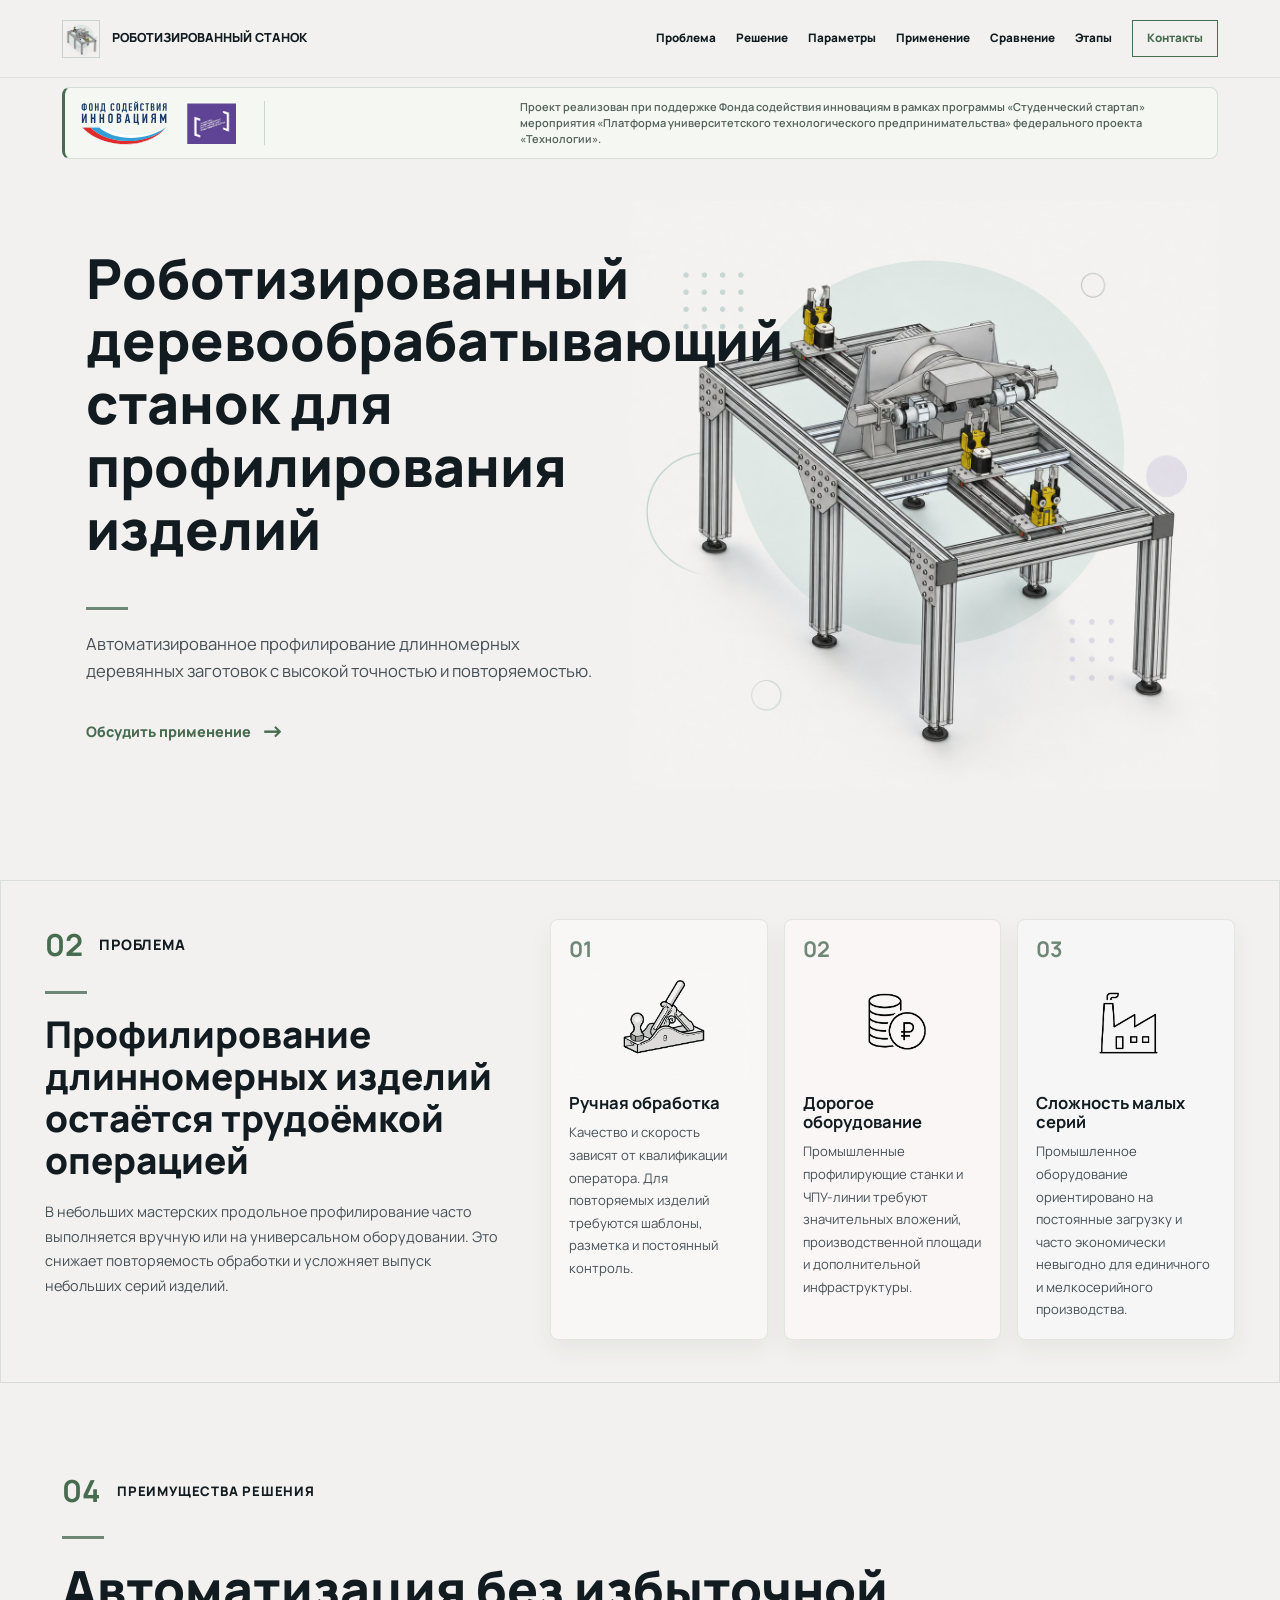
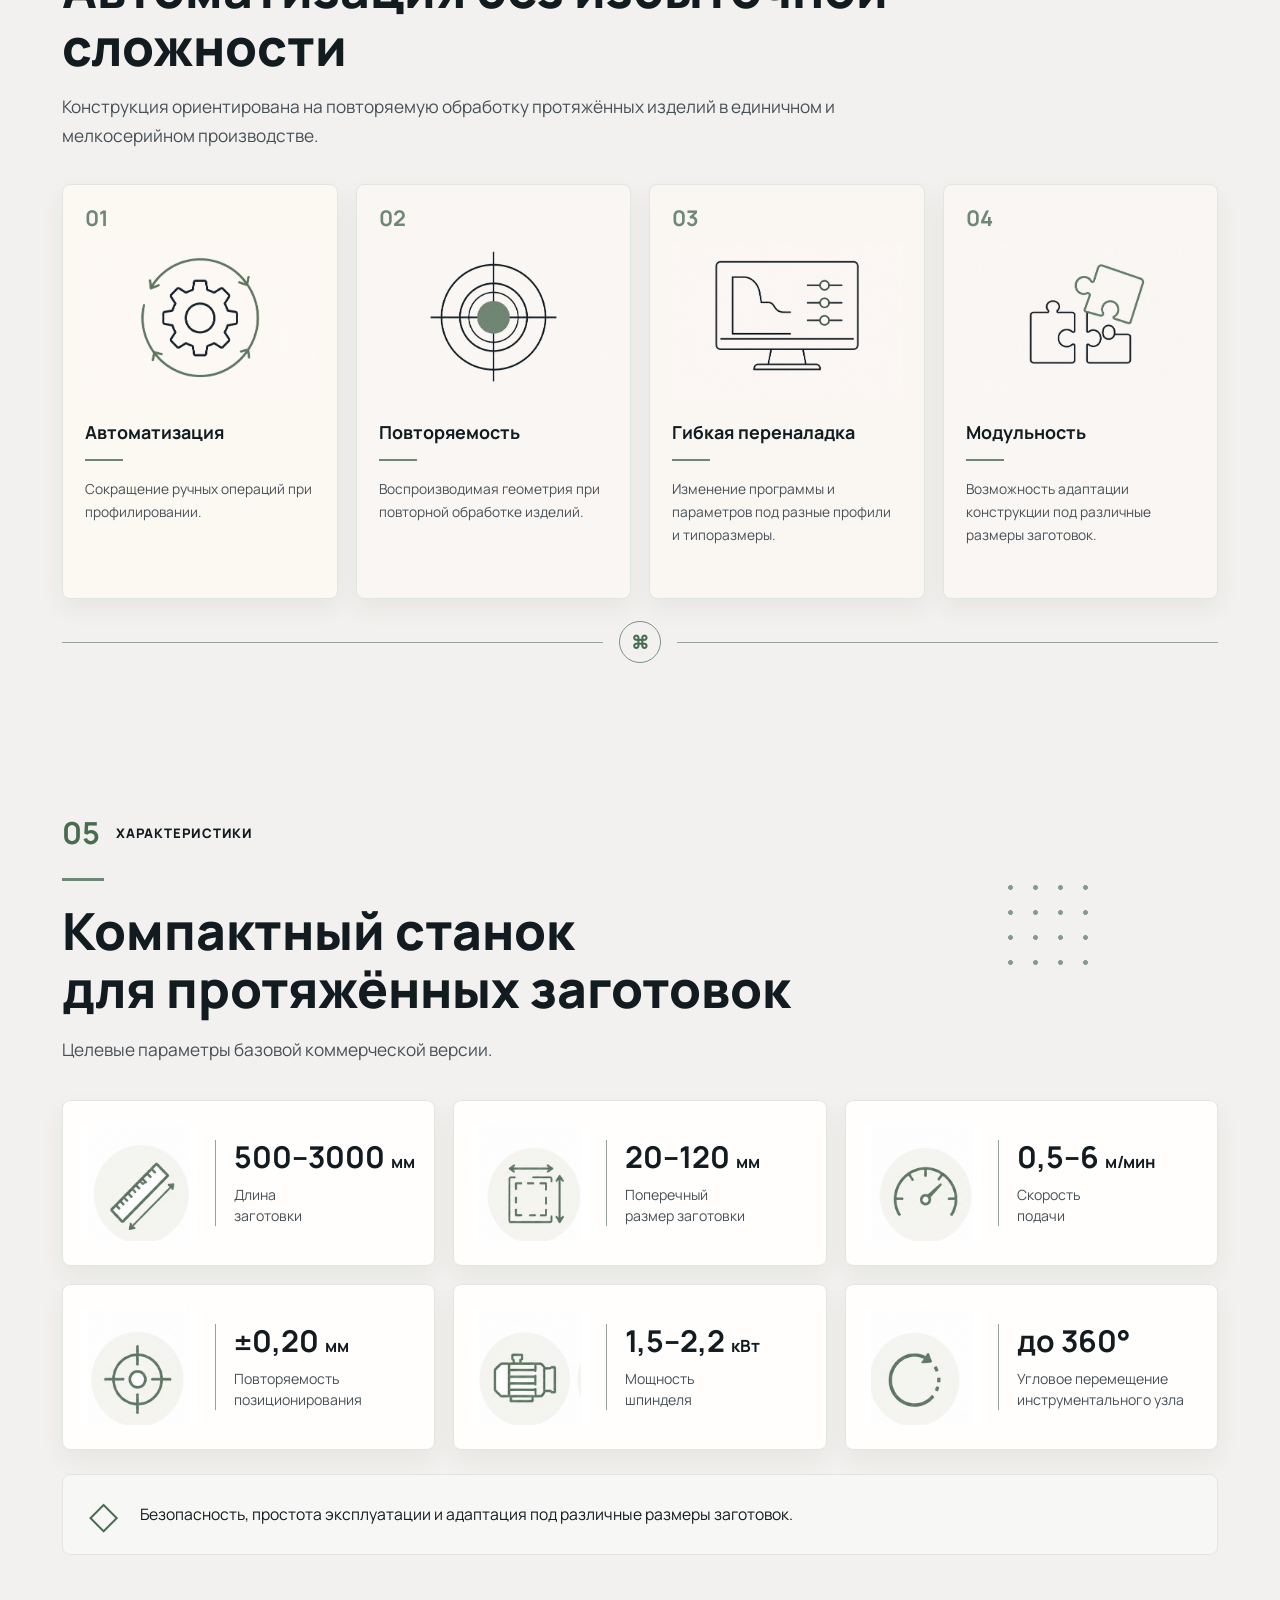
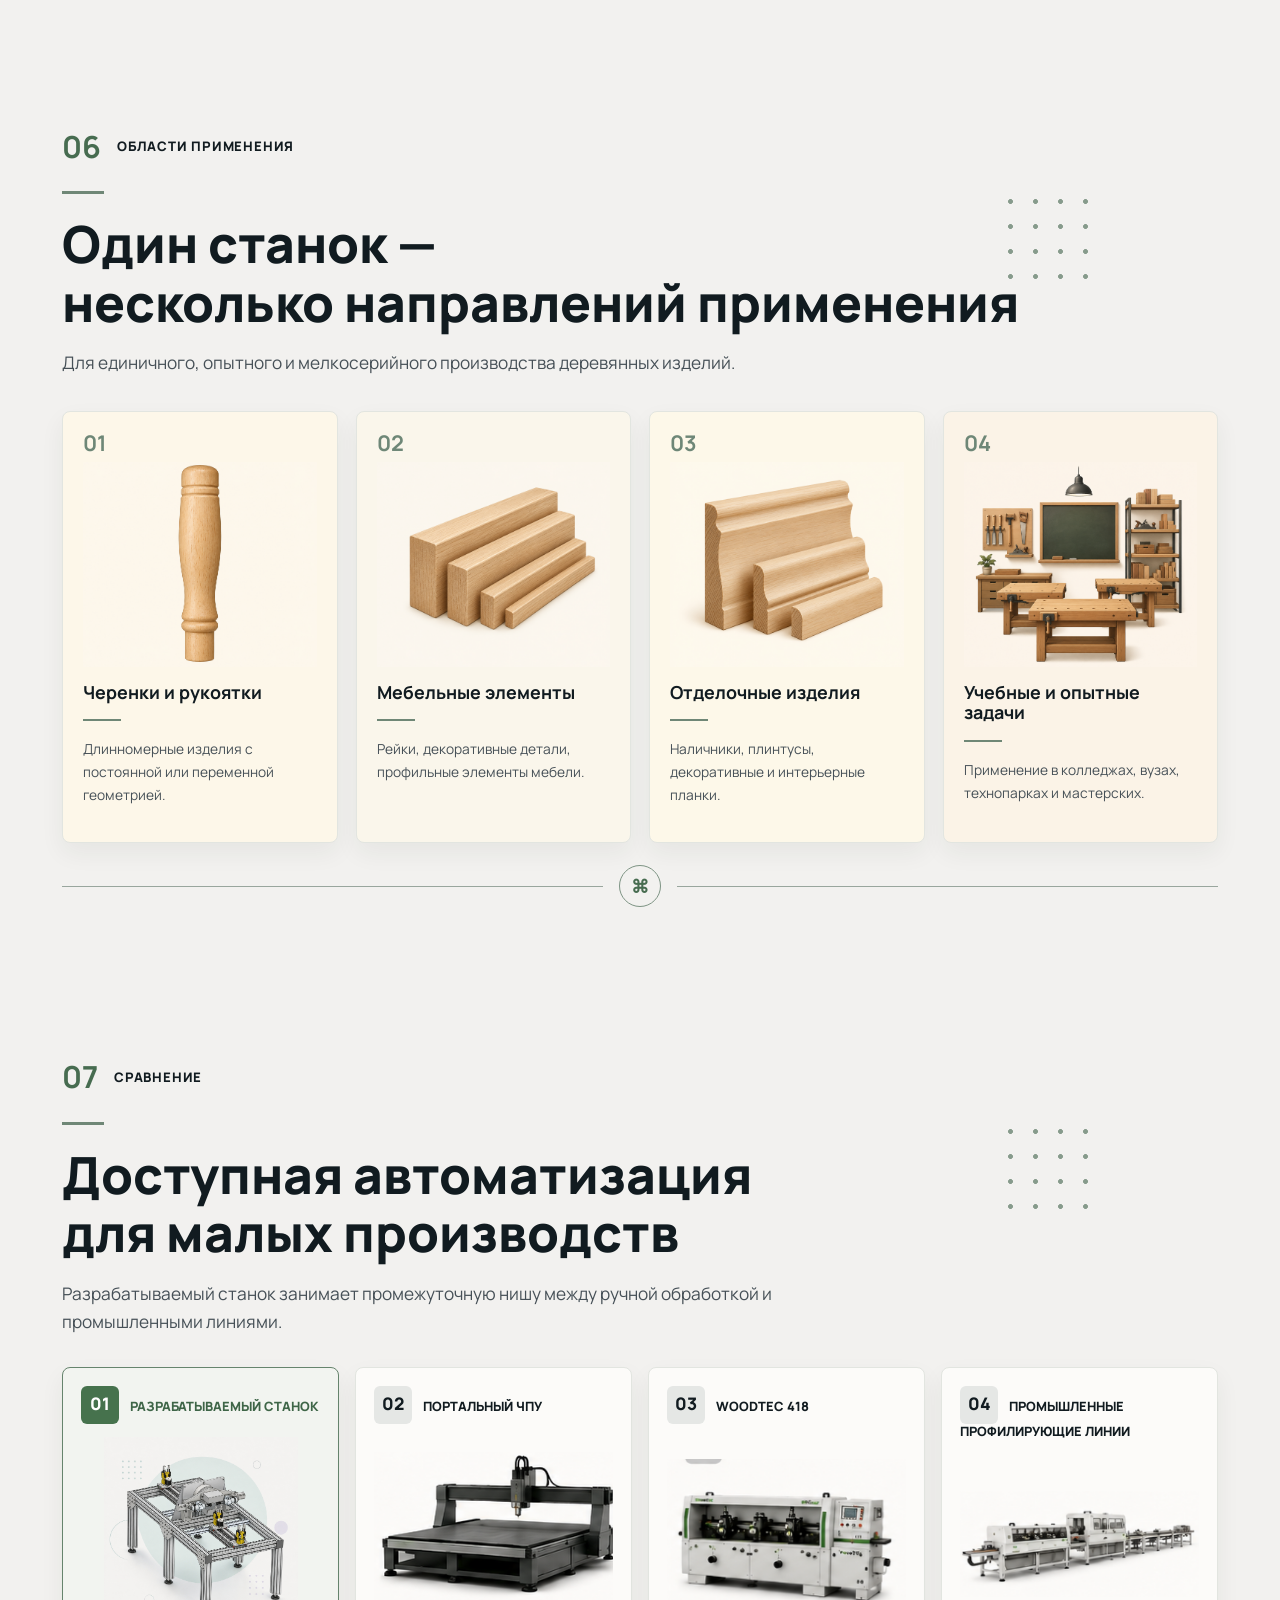
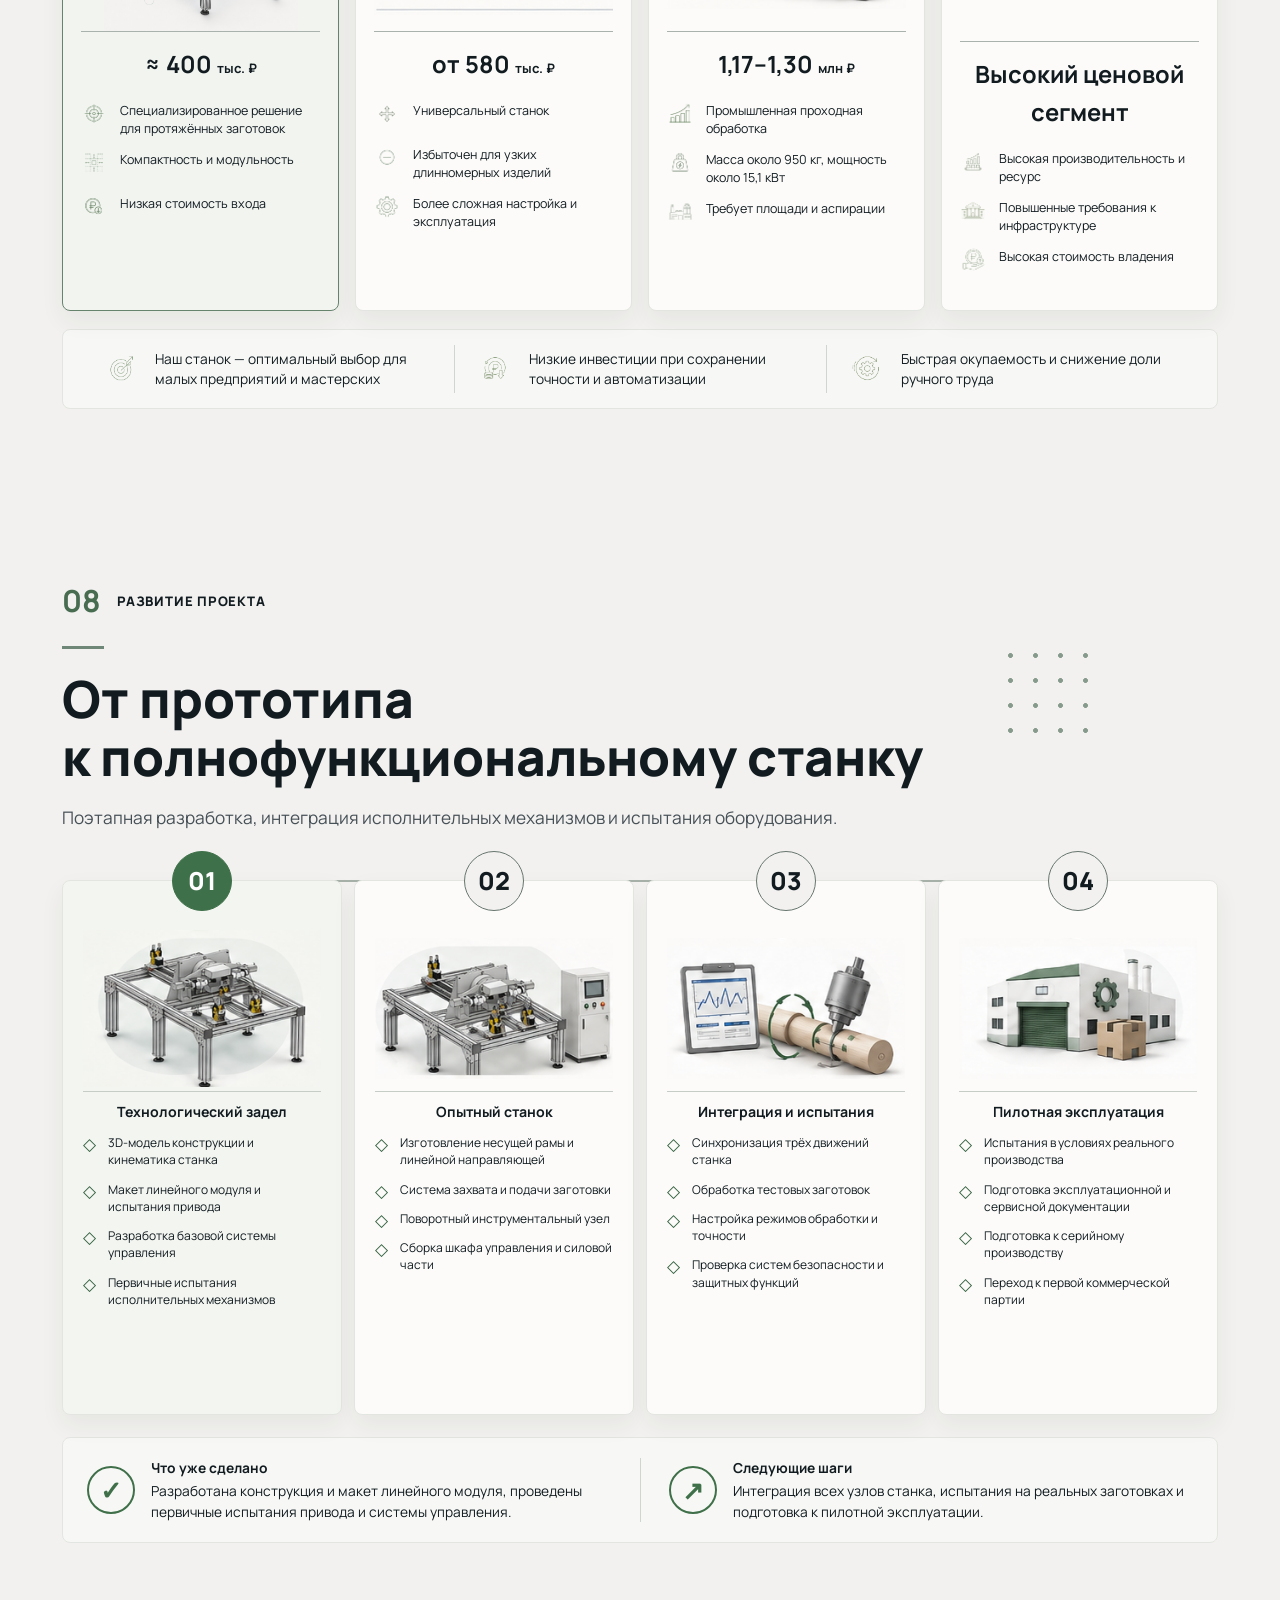
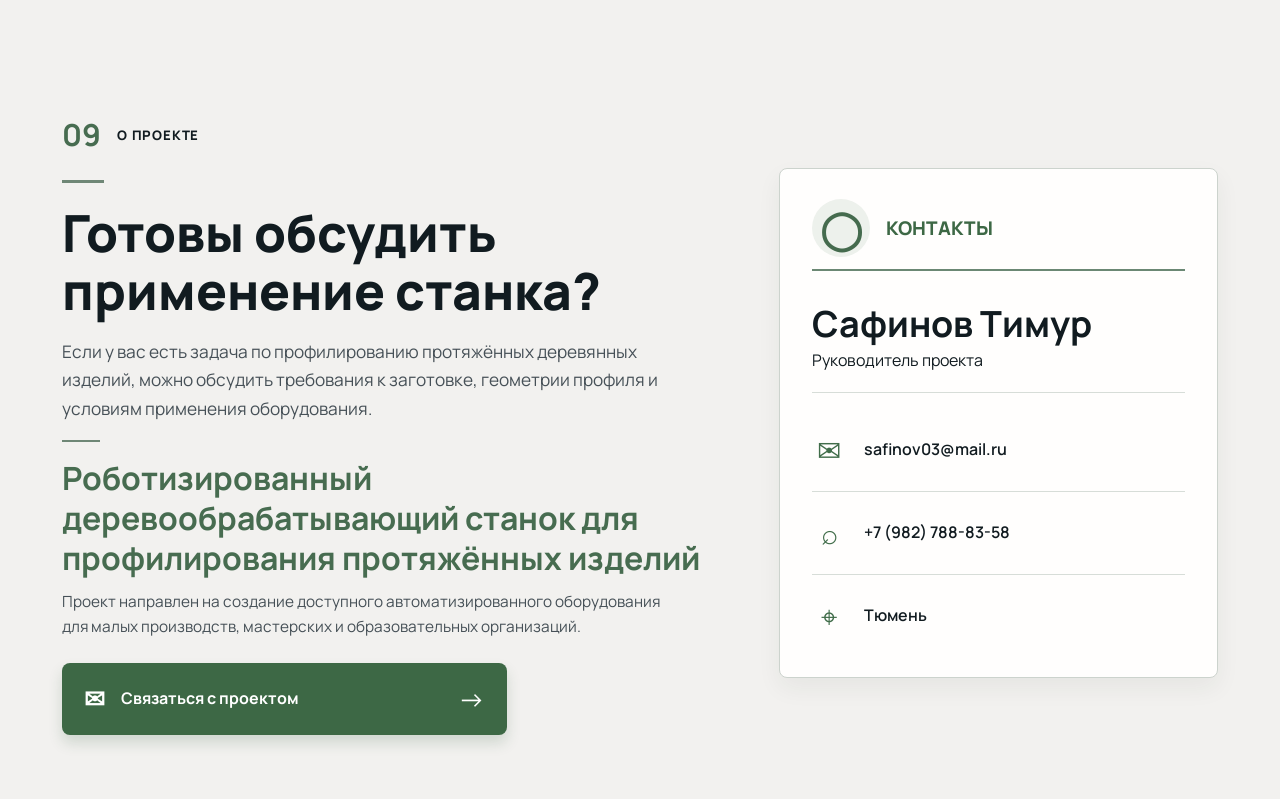
==== index.html @ 08cd2c46 "Create project landing page" ====
<!doctype html>
<html lang="ru">
  <head>
    <meta charset="UTF-8" />
    <meta name="viewport" content="width=device-width, initial-scale=1.0" />
    <meta
      name="description"
      content="Роботизированный деревообрабатывающий станок для профилирования протяженных изделий."
    />
    <title>Роботизированный деревообрабатывающий станок</title>
    <link rel="icon" type="image/png" href="assets/machine-hero-v01.png" />
    <link rel="preconnect" href="https://fonts.googleapis.com" />
    <link rel="preconnect" href="https://fonts.gstatic.com" crossorigin />
    <link
      href="https://fonts.googleapis.com/css2?family=Manrope:wght@400;500;600;700;800&display=swap"
      rel="stylesheet"
    />
    <link rel="stylesheet" href="styles.css" />
  </head>
  <body>
    <header class="site-header">
      <a class="brand" href="#top" aria-label="На главную">
        <span class="brand-mark"><img src="assets/machine-hero-v01.png" alt="" /></span>
        <span>Роботизированный станок</span>
      </a>
      <button class="menu-button" type="button" aria-expanded="false" aria-controls="site-nav">
        <span></span><span></span><span></span>
        <span class="sr-only">Открыть меню</span>
      </button>
      <nav class="site-nav" id="site-nav" aria-label="Основная навигация">
        <a href="#problem">Проблема</a>
        <a href="#advantages">Решение</a>
        <a href="#specifications">Параметры</a>
        <a href="#applications">Применение</a>
        <a href="#comparison">Сравнение</a>
        <a href="#development">Этапы</a>
        <a class="nav-contact" href="#contacts">Контакты</a>
      </nav>
    </header>

    <div class="funding-wrap" id="top">
      <div class="funding-strip">
        <div class="support-logos">
          <img class="fasie-logo" src="assets/fasie.svg" alt="Фонд содействия инновациям" />
          <img class="platform-logo" src="assets/platform-univertechpred.png" alt="Платформа университетского технологического предпринимательства" />
        </div>
        <p>
          Проект реализован при поддержке Фонда содействия инновациям в рамках программы
          «Студенческий стартап» мероприятия «Платформа университетского технологического
          предпринимательства» федерального проекта «Технологии».
        </p>
      </div>
    </div>

    <main>
      <section class="hero section">
        <div class="hero-copy">
          <p class="eyebrow"><span>01</span> ПРОЕКТ</p>
          <h1>Роботизированный деревообрабатывающий станок для профилирования изделий</h1>
          <div class="section-rule"></div>
          <p class="lead">
            Автоматизированное профилирование длинномерных деревянных заготовок с высокой
            точностью и повторяемостью.
          </p>
          <a class="text-link" href="#contacts">Обсудить применение <span aria-hidden="true">→</span></a>
        </div>
        <div class="hero-visual">
          <img
            class="hero-machine-image"
            src="assets/machine-hero-v01.png"
            alt="Роботизированный деревообрабатывающий станок"
          />
        </div>
      </section>

      <section class="problem section section-panel" id="problem">
        <div class="section-intro">
          <p class="eyebrow"><span>02</span> ПРОБЛЕМА</p>
          <div class="section-rule"></div>
          <h2>Профилирование длинномерных изделий остаётся трудоёмкой операцией</h2>
          <p>
            В небольших мастерских продольное профилирование часто выполняется вручную или на
            универсальном оборудовании. Это снижает повторяемость обработки и усложняет выпуск
            небольших серий изделий.
          </p>
        </div>
        <div class="problem-cards">
          <article class="problem-card">
            <span class="card-number">01</span>
            <img class="problem-card-image" src="assets/problem-manual-v01.png" alt="" />
            <h3>Ручная обработка</h3>
            <p>Качество и скорость зависят от квалификации оператора. Для повторяемых изделий требуются шаблоны, разметка и постоянный контроль.</p>
          </article>
          <article class="problem-card">
            <span class="card-number">02</span>
            <img class="problem-card-image" src="assets/problem-cost-v01.png" alt="" />
            <h3>Дорогое оборудование</h3>
            <p>Промышленные профилирующие станки и ЧПУ-линии требуют значительных вложений, производственной площади и дополнительной инфраструктуры.</p>
          </article>
          <article class="problem-card">
            <span class="card-number">03</span>
            <img class="problem-card-image" src="assets/problem-production-v01.png" alt="" />
            <h3>Сложность малых серий</h3>
            <p>Промышленное оборудование ориентировано на постоянные загрузку и часто экономически невыгодно для единичного и мелкосерийного производства.</p>
          </article>
        </div>
      </section>

      <section class="section" id="advantages">
        <div class="section-heading">
          <p class="eyebrow"><span>04</span> ПРЕИМУЩЕСТВА РЕШЕНИЯ</p>
          <div class="section-rule"></div>
          <h2>Автоматизация без избыточной сложности</h2>
          <p class="lead">Конструкция ориентирована на повторяемую обработку протяжённых изделий в единичном и мелкосерийном производстве.</p>
        </div>
        <div class="feature-grid">
          <article class="feature-card">
            <span class="card-number">01</span>
            <img class="feature-card-image" src="assets/benefit-automation-v01.png" alt="" />
            <h3>Автоматизация</h3>
            <div class="mini-rule"></div>
            <p>Сокращение ручных операций при профилировании.</p>
          </article>
          <article class="feature-card">
            <span class="card-number">02</span>
            <img class="feature-card-image" src="assets/benefit-repeatability-v01.png" alt="" />
            <h3>Повторяемость</h3>
            <div class="mini-rule"></div>
            <p>Воспроизводимая геометрия при повторной обработке изделий.</p>
          </article>
          <article class="feature-card">
            <span class="card-number">03</span>
            <img class="feature-card-image" src="assets/benefit-settings-v01.png" alt="" />
            <h3>Гибкая переналадка</h3>
            <div class="mini-rule"></div>
            <p>Изменение программы и параметров под разные профили и типоразмеры.</p>
          </article>
          <article class="feature-card">
            <span class="card-number">04</span>
            <img class="feature-card-image" src="assets/benefit-modularity-v01.png" alt="" />
            <h3>Модульность</h3>
            <div class="mini-rule"></div>
            <p>Возможность адаптации конструкции под различные размеры заготовок.</p>
          </article>
        </div>
        <div class="ornament-divider" aria-hidden="true"><span></span><b>⌘</b><span></span></div>
      </section>

      <section class="section specifications" id="specifications">
        <div class="section-heading heading-with-dots">
          <p class="eyebrow"><span>05</span> ХАРАКТЕРИСТИКИ</p>
          <div class="section-rule"></div>
          <h2>Компактный станок<br />для протяжённых заготовок</h2>
          <p class="lead">Целевые параметры базовой коммерческой версии.</p>
          <div class="dot-grid" aria-hidden="true"></div>
        </div>
        <div class="spec-grid">
          <article class="spec-card">
            <img class="spec-card-image" src="assets/spec-length-v01.png" alt="" />
            <div><b>500–3000 <small>мм</small></b><p>Длина<br />заготовки</p></div>
          </article>
          <article class="spec-card">
            <img class="spec-card-image" src="assets/spec-cross-section-v01.png" alt="" />
            <div><b>20–120 <small>мм</small></b><p>Поперечный<br />размер заготовки</p></div>
          </article>
          <article class="spec-card">
            <img class="spec-card-image" src="assets/spec-feed-rate-v01.png" alt="" />
            <div><b>0,5–6 <small>м/мин</small></b><p>Скорость<br />подачи</p></div>
          </article>
          <article class="spec-card">
            <img class="spec-card-image" src="assets/spec-repeatability-v01.png" alt="" />
            <div><b>±0,20 <small>мм</small></b><p>Повторяемость<br />позиционирования</p></div>
          </article>
          <article class="spec-card">
            <img class="spec-card-image" src="assets/spec-spindle-power-v01.png" alt="" />
            <div><b>1,5–2,2 <small>кВт</small></b><p>Мощность<br />шпинделя</p></div>
          </article>
          <article class="spec-card">
            <img class="spec-card-image" src="assets/spec-tool-rotation-v01.png" alt="" />
            <div><b>до 360°</b><p>Угловое перемещение<br />инструментального узла</p></div>
          </article>
        </div>
        <p class="safety-note"><span class="shield-icon" aria-hidden="true">◇</span> Безопасность, простота эксплуатации и адаптация под различные размеры заготовок.</p>
      </section>

      <section class="section applications" id="applications">
        <div class="section-heading heading-with-dots">
          <p class="eyebrow"><span>06</span> ОБЛАСТИ ПРИМЕНЕНИЯ</p>
          <div class="section-rule"></div>
          <h2>Один станок —<br />несколько направлений применения</h2>
          <p class="lead">Для единичного, опытного и мелкосерийного производства деревянных изделий.</p>
          <div class="dot-grid" aria-hidden="true"></div>
        </div>
        <div class="application-grid">
          <article class="application-card">
            <span class="card-number">01</span>
            <img class="application-card-image" src="assets/application-handles-v01.png" alt="Деревянные черенки и рукоятки" />
            <h3>Черенки и рукоятки</h3><div class="mini-rule"></div>
            <p>Длинномерные изделия с постоянной или переменной геометрией.</p>
          </article>
          <article class="application-card">
            <span class="card-number">02</span>
            <img class="application-card-image" src="assets/application-furniture-v01.png" alt="Мебельные элементы из древесины" />
            <h3>Мебельные элементы</h3><div class="mini-rule"></div>
            <p>Рейки, декоративные детали, профильные элементы мебели.</p>
          </article>
          <article class="application-card">
            <span class="card-number">03</span>
            <img class="application-card-image" src="assets/application-mouldings-v01.png" alt="Отделочные изделия из древесины" />
            <h3>Отделочные изделия</h3><div class="mini-rule"></div>
            <p>Наличники, плинтусы, декоративные и интерьерные планки.</p>
          </article>
          <article class="application-card">
            <span class="card-number">04</span>
            <img class="application-card-image" src="assets/application-workshop-v01.png" alt="Учебная мастерская" />
            <h3>Учебные и опытные задачи</h3><div class="mini-rule"></div>
            <p>Применение в колледжах, вузах, технопарках и мастерских.</p>
          </article>
        </div>
        <div class="ornament-divider" aria-hidden="true"><span></span><b>⌘</b><span></span></div>
      </section>

      <section class="section comparison" id="comparison">
        <div class="section-heading heading-with-dots">
          <p class="eyebrow"><span>07</span> СРАВНЕНИЕ</p>
          <div class="section-rule"></div>
          <h2>Доступная автоматизация<br />для малых производств</h2>
          <p class="lead">Разрабатываемый станок занимает промежуточную нишу между ручной обработкой и промышленными линиями.</p>
          <div class="dot-grid" aria-hidden="true"></div>
        </div>
        <div class="comparison-grid">
          <article class="comparison-card featured">
            <p><span class="comparison-number">01</span> РАЗРАБАТЫВАЕМЫЙ СТАНОК</p>
            <img class="comparison-image" src="assets/machine-hero-v01.png" alt="Разрабатываемый роботизированный деревообрабатывающий станок" />
            <strong>≈ 400 <small>тыс. ₽</small></strong>
            <ul>
              <li><img class="comparison-list-icon" src="assets/comparison-icon-specialized-v01.png" alt="" />Специализированное решение для протяжённых заготовок</li>
              <li><img class="comparison-list-icon" src="assets/comparison-icon-compact-v01.png" alt="" />Компактность и модульность</li>
              <li><img class="comparison-list-icon" src="assets/comparison-icon-low-cost-v01.png" alt="" />Низкая стоимость входа</li>
            </ul>
          </article>
          <article class="comparison-card">
            <p><span class="comparison-number">02</span> ПОРТАЛЬНЫЙ ЧПУ</p>
            <img class="comparison-image" src="assets/comparison-portal-cnc-v01.png" alt="Портальный ЧПУ-станок" />
            <strong>от 580 <small>тыс. ₽</small></strong>
            <ul>
              <li><img class="comparison-list-icon" src="assets/comparison-icon-universal-v01.png" alt="" />Универсальный станок</li>
              <li><img class="comparison-list-icon" src="assets/comparison-icon-excessive-v01.png" alt="" />Избыточен для узких длинномерных изделий</li>
              <li><img class="comparison-list-icon" src="assets/comparison-icon-settings-v01.png" alt="" />Более сложная настройка и эксплуатация</li>
            </ul>
          </article>
          <article class="comparison-card">
            <p><span class="comparison-number">03</span> WOODTEC 418</p>
            <img class="comparison-image" src="assets/comparison-woodtec-418-v01.png" alt="Станок WOODTEC 418" />
            <strong>1,17–1,30 <small>млн ₽</small></strong>
            <ul>
              <li><img class="comparison-list-icon" src="assets/comparison-icon-productivity-v01.png" alt="" />Промышленная проходная обработка</li>
              <li><img class="comparison-list-icon" src="assets/comparison-icon-power-v01.png" alt="" />Масса около 950 кг, мощность около 15,1 кВт</li>
              <li><img class="comparison-list-icon" src="assets/comparison-icon-infrastructure-v01.png" alt="" />Требует площади и аспирации</li>
            </ul>
          </article>
          <article class="comparison-card">
            <p><span class="comparison-number">04</span> ПРОМЫШЛЕННЫЕ ПРОФИЛИРУЮЩИЕ ЛИНИИ</p>
            <img class="comparison-image" src="assets/comparison-industrial-line-v01.png" alt="Промышленная профилирующая линия" />
            <strong>Высокий ценовой сегмент</strong>
            <ul>
              <li><img class="comparison-list-icon" src="assets/comparison-icon-production-v01.png" alt="" />Высокая производительность и ресурс</li>
              <li><img class="comparison-list-icon" src="assets/comparison-icon-facility-v01.png" alt="" />Повышенные требования к инфраструктуре</li>
              <li><img class="comparison-list-icon" src="assets/comparison-icon-ownership-v01.png" alt="" />Высокая стоимость владения</li>
            </ul>
          </article>
        </div>
        <div class="comparison-summary">
          <p><img class="comparison-summary-icon" src="assets/comparison-icon-summary-fit-v01.png" alt="" />Наш станок — оптимальный выбор для малых предприятий и мастерских</p>
          <p><img class="comparison-summary-icon" src="assets/comparison-icon-summary-investment-v01.png" alt="" />Низкие инвестиции при сохранении точности и автоматизации</p>
          <p><img class="comparison-summary-icon" src="assets/comparison-icon-summary-payback-v01.png" alt="" />Быстрая окупаемость и снижение доли ручного труда</p>
        </div>
      </section>

      <section class="section development" id="development">
        <div class="section-heading heading-with-dots">
          <p class="eyebrow"><span>08</span> РАЗВИТИЕ ПРОЕКТА</p>
          <div class="section-rule"></div>
          <h2>От прототипа<br />к полнофункциональному станку</h2>
          <p class="lead">Поэтапная разработка, интеграция исполнительных механизмов и испытания оборудования.</p>
          <div class="dot-grid" aria-hidden="true"></div>
        </div>
        <div class="timeline">
          <article class="timeline-card completed">
            <span class="timeline-number">01</span>
            <img class="timeline-image" src="assets/timeline-foundation-v01.png" alt="Технологический задел проекта" />
            <h3>Технологический задел</h3>
            <ul><li>3D-модель конструкции и кинематика станка</li><li>Макет линейного модуля и испытания привода</li><li>Разработка базовой системы управления</li><li>Первичные испытания исполнительных механизмов</li></ul>
          </article>
          <article class="timeline-card">
            <span class="timeline-number">02</span>
            <img class="timeline-image" src="assets/timeline-prototype-v01.png" alt="Опытный станок с шкафом управления" />
            <h3>Опытный станок</h3>
            <ul><li>Изготовление несущей рамы и линейной направляющей</li><li>Система захвата и подачи заготовки</li><li>Поворотный инструментальный узел</li><li>Сборка шкафа управления и силовой части</li></ul>
          </article>
          <article class="timeline-card">
            <span class="timeline-number">03</span>
            <img class="timeline-image" src="assets/timeline-integration-v01.png" alt="Интеграция и испытания станка" />
            <h3>Интеграция и испытания</h3>
            <ul><li>Синхронизация трёх движений станка</li><li>Обработка тестовых заготовок</li><li>Настройка режимов обработки и точности</li><li>Проверка систем безопасности и защитных функций</li></ul>
          </article>
          <article class="timeline-card">
            <span class="timeline-number">04</span>
            <img class="timeline-image" src="assets/timeline-pilot-v01.png" alt="Пилотная эксплуатация на производстве" />
            <h3>Пилотная эксплуатация</h3>
            <ul><li>Испытания в условиях реального производства</li><li>Подготовка эксплуатационной и сервисной документации</li><li>Подготовка к серийному производству</li><li>Переход к первой коммерческой партии</li></ul>
          </article>
        </div>
        <div class="development-note">
          <p><b>✓</b><span><strong>Что уже сделано</strong>Разработана конструкция и макет линейного модуля, проведены первичные испытания привода и системы управления.</span></p>
          <p><b>↗</b><span><strong>Следующие шаги</strong>Интеграция всех узлов станка, испытания на реальных заготовках и подготовка к пилотной эксплуатации.</span></p>
        </div>
      </section>

      <section class="section contacts" id="contacts">
        <div class="contact-copy">
          <p class="eyebrow"><span>09</span> О ПРОЕКТЕ</p>
          <div class="section-rule"></div>
          <h2>Готовы обсудить<br />применение станка?</h2>
          <p class="lead">Если у вас есть задача по профилированию протяжённых деревянных изделий, можно обсудить требования к заготовке, геометрии профиля и условиям применения оборудования.</p>
          <div class="mini-rule"></div>
          <h3>Роботизированный деревообрабатывающий станок для профилирования протяжённых изделий</h3>
          <p>Проект направлен на создание доступного автоматизированного оборудования для малых производств, мастерских и образовательных организаций.</p>
          <a class="contact-button" href="mailto:safinov03@mail.ru"><span aria-hidden="true">✉</span> Связаться с проектом <b aria-hidden="true">→</b></a>
        </div>
        <aside class="contact-card">
          <p class="contact-label"><span aria-hidden="true">◯</span> КОНТАКТЫ</p>
          <h3>Сафинов Тимур</h3>
          <p class="role">Руководитель проекта</p>
          <dl>
            <div><dt>✉</dt><dd><a href="mailto:safinov03@mail.ru">safinov03@mail.ru</a></dd></div>
            <div><dt>⌕</dt><dd><a href="tel:+79827888358">+7 (982) 788-83-58</a></dd></div>
            <div><dt>⌖</dt><dd>Тюмень</dd></div>
          </dl>
        </aside>
      </section>
    </main>

    <script src="script.js"></script>
  </body>
</html>
---- styles.css ----
:root {
  --ink: #111b20;
  --muted: #465057;
  --green: #476c50;
  --line: #d9ded9;
  --paper: #f2f1ef;
  --card: #fffefd;
  --shadow: 0 10px 24px rgba(31, 45, 36, 0.06);
}

* { box-sizing: border-box; }
html { scroll-behavior: smooth; }
body {
  margin: 0;
  background: var(--paper);
  color: var(--ink);
  font-family: Manrope, Arial, sans-serif;
  font-size: 16px;
  line-height: 1.6;
}

a { color: inherit; text-decoration: none; }
h1, h2, h3, p { margin-top: 0; }
h1, h2, h3 { letter-spacing: 0; line-height: 1.14; }
h1, h2 { font-weight: 800; }
h1 { max-width: 760px; font-size: 3.45rem; }
h2 { margin-bottom: 18px; font-size: 3.2rem; }
h3 { margin-bottom: 12px; font-size: 1.2rem; }
p { color: var(--muted); }
.sr-only { position: absolute; width: 1px; height: 1px; padding: 0; margin: -1px; overflow: hidden; clip: rect(0, 0, 0, 0); white-space: nowrap; border: 0; }
.section[id], .funding-wrap { scroll-margin-top: 98px; }

.site-header {
  position: sticky;
  top: 0;
  z-index: 20;
  display: flex;
  align-items: center;
  justify-content: space-between;
  width: min(1440px, 100%);
  height: 78px;
  margin: 0 auto;
  padding: 0 62px;
  border-bottom: 1px solid rgba(217, 222, 217, 0.85);
  background: rgba(242, 241, 239, 0.96);
  backdrop-filter: blur(12px);
}

.brand { display: inline-flex; align-items: center; gap: 12px; font-size: 0.78rem; font-weight: 800; line-height: 1.2; text-transform: uppercase; }
.brand-mark { display: grid; width: 38px; height: 38px; overflow: hidden; place-items: center; border: 1px solid #c9d4cb; background: #e9eeea; }
.brand-mark img { display: block; width: 100%; height: 100%; object-fit: cover; object-position: center; }
.site-nav { display: flex; align-items: center; gap: 20px; font-size: 0.73rem; font-weight: 800; }
.site-nav a { transition: color 0.18s ease, border-color 0.18s ease; }
.site-nav a:hover, .site-nav a:focus-visible { color: var(--green); }
.site-nav .nav-contact { padding: 8px 14px; border: 1px solid var(--green); color: var(--green); }
.menu-button { display: none; border: 0; background: transparent; padding: 8px; }
.menu-button span:not(.sr-only) { display: block; width: 25px; height: 2px; margin: 5px; background: var(--ink); }

.funding-wrap { width: min(1440px, 100%); margin: 9px auto 0; padding: 0 62px; }
.funding-strip { display: grid; grid-template-columns: auto minmax(0, 680px); align-items: center; justify-content: space-between; gap: 24px; padding: 11px 17px 11px 14px; border: 1px solid #d3dfd4; border-left: 3px solid var(--green); border-radius: 8px; background: #f4f7f2; }
.support-logos { display: flex; align-items: center; gap: 12px; padding-right: 22px; border-right: 1px solid #cad7cc; }
.fasie-logo { display: block; width: 90px; background: transparent; }
.platform-logo { display: block; width: 61px; height: 42px; object-fit: contain; }
.funding-strip p { margin: 0; color: #52605a; font-size: 11px; font-weight: 600; line-height: 1.45; }

.section { position: relative; width: min(1440px, 100%); margin: 0 auto; padding: 84px 62px; }
.hero { display: grid; min-height: 574px; align-items: center; grid-template-columns: minmax(0, 0.95fr) minmax(0, 1.05fr); gap: 34px; padding-top: 42px; overflow: hidden; }
.hero-copy { position: relative; z-index: 1; min-width: 0; padding-left: 24px; }
.hero .eyebrow { display: none; }
.eyebrow { display: flex; align-items: center; gap: 16px; margin-bottom: 12px; font-size: 0.82rem; font-weight: 800; letter-spacing: 0.06em; color: var(--ink); }
.eyebrow span { color: var(--green); font-size: 1.9rem; font-weight: 700; letter-spacing: 0; }
.section-rule, .mini-rule { width: 42px; height: 3px; margin: 20px 0; background: #6f8776; }
.mini-rule { width: 38px; height: 2px; margin: 17px 0; }
.lead { max-width: 760px; font-size: 1.08rem; line-height: 1.65; }
.hero .lead { max-width: 590px; font-size: 1.04rem; }
.text-link { display: inline-flex; gap: 10px; margin-top: 18px; color: var(--green); font-size: 0.9rem; font-weight: 800; }
.text-link span { font-size: 1.45rem; line-height: 0.9; }

.hero-visual { min-width: 0; min-height: 460px; position: relative; }
.hero-machine-image { display: block; width: 100%; max-width: 610px; height: auto; margin: 0 auto; object-fit: contain; }
.dot-grid { width: 96px; height: 96px; background-image: radial-gradient(circle, #6c8673 2.2px, transparent 2.4px); background-size: 25px 25px; opacity: 0.8; }

.section-panel { display: grid; grid-template-columns: minmax(0, 0.8fr) minmax(0, 1.2fr); gap: 48px; margin-top: 6px; padding: 38px 44px 42px; border: 1px solid var(--line); }
.section-intro h2 { font-size: 2.3rem; }
.section-intro p { font-size: 0.9rem; line-height: 1.72; }
.problem-cards { display: grid; grid-template-columns: repeat(3, minmax(0, 1fr)); gap: 16px; }
.problem-card, .feature-card, .application-card, .comparison-card, .timeline-card { border: 1px solid #e2e5e0; border-radius: 8px; background: var(--card); box-shadow: var(--shadow); }
.problem-card { display: flex; min-height: 330px; flex-direction: column; padding: 18px; }
.problem-card:nth-child(1) { background: #f8f7f6; }
.problem-card:nth-child(2) { background: #f9f6f5; }
.problem-card:nth-child(3) { background: #f5f6f5; }
.card-number { display: block; color: #6e8777; font-size: 1.35rem; font-weight: 700; line-height: 1; }
.problem-card-image { display: block; width: 100%; height: 108px; margin: 12px 0 15px; object-fit: cover; object-position: center; }
.problem-card h3 { margin: 0 0 8px; font-size: 1.04rem; }
.problem-card p { margin-bottom: 0; font-size: 0.82rem; line-height: 1.72; }

.section-heading { position: relative; max-width: 990px; }
.section-heading .lead { max-width: 790px; }
.feature-grid, .application-grid { display: grid; grid-template-columns: repeat(4, minmax(0, 1fr)); gap: 18px; margin-top: 34px; }
.feature-card { display: flex; min-height: 415px; flex-direction: column; padding: 22px; }
.feature-card:nth-child(1) { background: #fcf8f2; }
.feature-card:nth-child(2) { background: #faf6f3; }
.feature-card:nth-child(3) { background: #faf7f3; }
.feature-card:nth-child(4) { background: #f9f6f3; }
.feature-card-image { display: block; width: 100%; height: 156px; margin: 14px 0 23px; object-fit: cover; object-position: center; }
.feature-card h3, .application-card h3 { margin: 0; font-size: 1.12rem; }
.feature-card p, .application-card p { margin-bottom: 0; font-size: 0.86rem; line-height: 1.65; }
.ornament-divider { display: flex; align-items: center; gap: 16px; margin: 22px 0 -22px; color: var(--green); }
.ornament-divider span { height: 1px; flex: 1; background: #99a69d; }
.ornament-divider b { display: grid; width: 42px; height: 42px; place-items: center; border: 1px solid #7e9484; border-radius: 50%; font-size: 1.15rem; }

.heading-with-dots .dot-grid { position: absolute; top: 66px; right: -42px; }
.spec-grid { display: grid; grid-template-columns: repeat(3, minmax(0, 1fr)); gap: 18px; margin-top: 36px; }
.spec-card { display: flex; min-width: 0; min-height: 166px; align-items: center; gap: 18px; padding: 18px; border: 1px solid #e2e5e0; border-radius: 8px; background: var(--card); box-shadow: var(--shadow); }
.spec-card > div:last-child { min-width: 0; padding-left: 18px; border-left: 1px solid #93a398; }
.spec-card b { display: block; font-size: 1.88rem; line-height: 1.15; white-space: nowrap; }
.spec-card small { font-size: 0.56em; }
.spec-card p { margin: 9px 0 0; font-size: 0.88rem; line-height: 1.5; }
.spec-card-image { width: 116px; height: 116px; flex: 0 0 116px; object-fit: contain; }
.safety-note { display: flex; align-items: center; gap: 22px; margin: 24px 0 0; padding: 20px 26px; border: 1px solid #e2e5e0; border-radius: 8px; background: #f7f8f5; color: var(--ink); font-size: 0.98rem; }
.shield-icon { color: var(--green); font-size: 2.4rem; line-height: 1; }

.application-card { display: flex; min-height: 432px; flex-direction: column; padding: 20px; overflow: hidden; }
.application-card:nth-child(1) { background: #fdf7e9; }
.application-card:nth-child(2) { background: #faf6eb; }
.application-card:nth-child(3) { background: #fdf8e9; }
.application-card:nth-child(4) { background: #fbf3e7; }
.application-card .card-number { margin-bottom: 0; }
.application-card-image { display: block; width: 100%; height: 205px; margin: 8px auto 15px; object-fit: cover; object-position: center; }

.comparison-grid { display: grid; grid-template-columns: repeat(4, minmax(0, 1fr)); gap: 16px; margin-top: 30px; }
.comparison-card { min-height: 515px; padding: 18px; overflow: hidden; background: #fcfbf9; }
.comparison-card > p { min-height: 43px; margin-bottom: 8px; color: var(--ink); font-size: 0.8rem; font-weight: 800; line-height: 1.2; }
.comparison-number { display: inline-grid; width: 38px; height: 38px; margin-right: 8px; place-items: center; border-radius: 6px; background: #e5e7e5; font-size: 1.08rem; }
.featured { border-color: #66846d; background: #f2f4f0; }
.featured > p { color: #3e6547; }
.featured .comparison-number { background: #46724d; color: #fff; }
.comparison-image { display: block; width: 100%; height: 194px; object-fit: contain; object-position: center; }
.comparison-card strong { display: block; padding-top: 14px; border-top: 1px solid #a9b2ac; text-align: center; font-size: 1.48rem; }
.comparison-card strong small { font-size: 0.55em; }
.comparison-card ul, .timeline-card ul { padding: 0; margin: 18px 0 0; list-style: none; }
.comparison-card li { position: relative; min-height: 31px; margin-bottom: 13px; padding-left: 39px; font-size: 0.78rem; line-height: 1.45; }
.comparison-list-icon { position: absolute; top: -7px; left: -6px; width: 38px; height: 38px; object-fit: contain; mix-blend-mode: multiply; }
.comparison-summary { display: grid; grid-template-columns: repeat(3, minmax(0, 1fr)); margin-top: 18px; padding: 15px 18px; border: 1px solid #e2e5e0; border-radius: 8px; background: #f7f8f5; }
.comparison-summary p { display: flex; align-items: center; margin: 0; padding: 0 16px; color: var(--ink); font-size: 0.86rem; line-height: 1.45; }
.comparison-summary p + p { border-left: 1px solid #cfd5cf; }
.comparison-summary-icon { width: 48px; height: 48px; flex: 0 0 48px; margin-right: 10px; object-fit: contain; mix-blend-mode: multiply; }

.timeline { position: relative; display: grid; grid-template-columns: repeat(4, minmax(0, 1fr)); gap: 12px; margin-top: 48px; }
.timeline::before { content: ""; position: absolute; top: 0; right: 10%; left: 10%; height: 2px; background: #a7b1aa; }
.timeline-card { position: relative; min-height: 535px; padding: 37px 20px 20px; background: #fcfbf9; }
.timeline-card.completed { background: #f3f5f0; }
.timeline-number { position: absolute; top: -30px; left: 50%; z-index: 1; display: grid; width: 60px; height: 60px; place-items: center; border: 1px solid #66756d; border-radius: 50%; background: var(--paper); font-size: 1.55rem; font-weight: 800; transform: translateX(-50%); }
.completed .timeline-number { border-color: #3e7049; background: #3e7049; color: #fff; }
.timeline-image { display: block; width: 100%; height: 165px; margin-top: 8px; object-fit: contain; object-position: center; }
.timeline-card h3 { padding-top: 12px; border-top: 1px solid #c6cdc7; text-align: center; font-size: 0.88rem; }
.timeline-card ul { margin-top: 14px; }
.timeline-card li { position: relative; margin-bottom: 12px; padding-left: 25px; font-size: 0.75rem; line-height: 1.44; }
.timeline-card li::before { content: "◇"; position: absolute; top: -2px; left: 0; color: #315f3e; font-size: 1.08rem; }
.development-note { display: grid; grid-template-columns: 1fr 1fr; gap: 0; margin-top: 22px; padding: 20px 24px; border: 1px solid #e2e5e0; border-radius: 8px; background: #f7f8f5; }
.development-note p { display: flex; align-items: center; gap: 16px; margin: 0; color: var(--ink); font-size: 0.86rem; line-height: 1.48; }
.development-note p + p { padding-left: 28px; border-left: 1px solid #cfd5cf; }
.development-note b { display: grid; min-width: 48px; height: 48px; place-items: center; border: 2px solid #3f704a; border-radius: 50%; color: #3f704a; font-size: 1.65rem; }
.development-note strong { display: block; margin-bottom: 3px; }

.contacts { display: grid; grid-template-columns: minmax(0, 1.25fr) minmax(360px, 0.85fr); gap: 72px; align-items: center; padding-bottom: 64px; }
.contact-copy h3 { max-width: 650px; color: var(--green); font-size: 2rem; line-height: 1.24; }
.contact-copy > p:not(.eyebrow):not(.lead) { max-width: 600px; font-size: 0.96rem; }
.contact-button { display: flex; width: min(445px, 100%); min-height: 60px; align-items: center; gap: 16px; margin-top: 24px; padding: 14px 22px; border-radius: 8px; background: #3d6845; box-shadow: 0 8px 14px rgba(43, 86, 52, 0.17); color: #fff; font-size: 1rem; font-weight: 700; }
.contact-button span { font-size: 1.55rem; }
.contact-button b { margin-left: auto; font-size: 1.7rem; font-weight: 400; }
.contact-card { padding: 30px 32px 20px; border: 1px solid #ccd3cd; border-radius: 8px; background: var(--card); box-shadow: var(--shadow); }
.contact-label { display: flex; align-items: center; gap: 16px; padding-bottom: 12px; border-bottom: 2px solid #6b8874; color: #3d6845; font-size: 1.18rem; font-weight: 800; }
.contact-label span { display: grid; width: 58px; height: 58px; place-items: center; border-radius: 50%; background: #edf1ec; color: #456b4e; font-size: 2.35rem; }
.contact-card h3 { margin: 32px 0 4px; font-size: 2.25rem; }
.contact-card .role { padding-bottom: 18px; border-bottom: 1px solid #d7ddd8; color: var(--ink); font-size: 1rem; }
.contact-card dl { margin: 0; }
.contact-card dl div { display: flex; align-items: center; gap: 18px; padding: 18px 0; border-bottom: 1px solid #d7ddd8; }
.contact-card dl div:last-child { border: 0; }
.contact-card dt { width: 34px; color: #416d4a; font-size: 1.8rem; text-align: center; }
.contact-card dd { margin: 0; font-size: 1rem; font-weight: 600; overflow-wrap: anywhere; }
.contact-card dd a:hover { color: var(--green); }

@media (min-width: 1480px) {
  h1 { font-size: 4.05rem; }
  h2 { font-size: 3.75rem; }
  .lead { font-size: 1.16rem; }
  .section-intro h2 { font-size: 2.6rem; }
  .spec-card b { font-size: 2.08rem; }
}

@media (max-width: 1180px) {
  .site-header, .section, .funding-wrap { padding-right: 34px; padding-left: 34px; }
  .site-nav { gap: 14px; font-size: 0.69rem; }
  .hero { grid-template-columns: minmax(0, 0.9fr) minmax(0, 1.1fr); min-height: 530px; }
  .hero h1 { font-size: 3rem; }
  .section-heading h2 { font-size: 2.9rem; }
  .section-panel { gap: 28px; padding: 34px; }
  .feature-grid, .application-grid { gap: 14px; }
  .feature-card { min-height: 390px; padding: 18px; }
  .feature-card-image { height: 132px; margin-bottom: 19px; }
  .spec-grid { gap: 14px; }
  .spec-card { gap: 10px; padding: 15px; }
  .spec-card-image { width: 95px; height: 95px; flex-basis: 95px; }
  .spec-card > div:last-child { padding-left: 12px; }
  .spec-card b { font-size: 1.65rem; }
  .application-card { min-height: 405px; padding: 16px; }
  .application-card-image { height: 178px; }
  .comparison-card { min-height: 495px; padding: 15px; }
  .comparison-image { height: 174px; }
  .comparison-card strong { font-size: 1.3rem; }
  .comparison-card li { padding-left: 35px; font-size: 0.73rem; }
  .comparison-list-icon { width: 34px; height: 34px; }
  .timeline-card { min-height: 510px; padding-right: 15px; padding-left: 15px; }
  .timeline-image { height: 150px; }
  .contacts { gap: 42px; }
  .contact-card { padding: 25px; }
}

@media (max-width: 1060px) {
  .site-header { height: 68px; padding: 0 28px; }
  .brand { font-size: 0.72rem; }
  .brand-mark { width: 34px; height: 34px; }
  .menu-button { display: block; }
  .site-nav { position: absolute; top: 68px; right: 0; left: 0; display: none; flex-direction: column; align-items: stretch; gap: 0; padding: 12px 28px 18px; border-bottom: 1px solid var(--line); background: var(--paper); box-shadow: 0 8px 16px rgba(31, 45, 36, 0.05); font-size: 0.84rem; }
  .site-nav.is-open { display: flex; }
  .site-nav a { padding: 10px 0; }
  .site-nav .nav-contact { margin-top: 6px; padding: 10px 12px; text-align: center; }
  .section[id], .funding-wrap { scroll-margin-top: 88px; }
}

@media (max-width: 760px) {
  body { font-size: 15px; }
  .site-header { padding: 0 20px; }
  .brand { max-width: 245px; font-size: 0.66rem; }
  .site-nav { padding-right: 20px; padding-left: 20px; }
  .funding-wrap { margin-top: 5px; padding: 0 20px; }
  .funding-strip { grid-template-columns: 1fr; gap: 8px; padding: 10px 12px; }
  .support-logos { padding: 0 0 8px; border-right: 0; border-bottom: 1px solid #cad7cc; }
  .funding-strip p { font-size: 10px; }
  .section { padding: 64px 20px; }
  .hero { min-height: auto; grid-template-columns: 1fr; gap: 10px; padding-top: 34px; }
  .hero-copy { padding-left: 0; }
  .hero h1 { font-size: 2.08rem; overflow-wrap: anywhere; }
  h2, .section-heading h2, .contacts h2 { font-size: 2.12rem; overflow-wrap: break-word; }
  .section-intro h2 { font-size: 2rem; }
  .hero .lead { font-size: 0.98rem; }
  .hero-visual { min-height: 290px; }
  .hero-machine-image { max-width: 390px; }
  .section-panel { grid-template-columns: 1fr; gap: 28px; margin: 0; padding: 30px 20px; }
  .problem-cards { grid-template-columns: 1fr; }
  .problem-card { min-height: 0; }
  .problem-card-image { height: 128px; }
  .section-heading .dot-grid { display: none; }
  .feature-grid, .application-grid { grid-template-columns: repeat(2, minmax(0, 1fr)); gap: 12px; }
  .feature-card { min-height: 0; padding: 15px; }
  .feature-card-image { height: 112px; margin: 8px 0 16px; }
  .feature-card h3, .application-card h3 { font-size: 0.98rem; }
  .feature-card p, .application-card p { font-size: 0.77rem; }
  .spec-grid { grid-template-columns: 1fr; }
  .spec-card { min-height: 140px; padding: 16px 18px; }
  .spec-card-image { width: 100px; height: 100px; flex-basis: 100px; }
  .spec-card b { font-size: 1.75rem; }
  .safety-note { align-items: flex-start; padding: 18px; font-size: 0.88rem; }
  .application-card { min-height: 0; padding: 15px; }
  .application-card-image { height: 164px; margin-top: 6px; }
  .ornament-divider { margin-top: 22px; }
  .comparison-grid { grid-template-columns: 1fr; margin-top: 26px; }
  .comparison-card { min-height: 0; padding: 18px; }
  .comparison-card > p { min-height: 0; }
  .comparison-image { height: 210px; }
  .comparison-summary { grid-template-columns: 1fr; gap: 12px; padding: 18px; }
  .comparison-summary p { padding: 0; }
  .comparison-summary p + p { padding-top: 14px; border-top: 1px solid #cfd5cf; border-left: 0; }
  .timeline { grid-template-columns: 1fr; gap: 42px; margin: 38px 10px 0; }
  .timeline::before { display: none; }
  .timeline-card { min-height: 0; padding-top: 40px; }
  .timeline-image { height: 180px; }
  .development-note { grid-template-columns: 1fr; gap: 20px; padding: 20px; }
  .development-note p { align-items: flex-start; }
  .development-note p + p { padding: 20px 0 0; border-top: 1px solid #cfd5cf; border-left: 0; }
  .contacts { grid-template-columns: 1fr; gap: 42px; padding-bottom: 52px; }
  .contact-copy h3 { font-size: 1.65rem; }
  .contact-card { padding: 24px 20px 14px; }
  .contact-label { gap: 13px; font-size: 1.1rem; }
  .contact-label span { width: 52px; height: 52px; font-size: 2.1rem; }
  .contact-card h3 { margin-top: 28px; font-size: 2rem; }
  .contact-card dd { font-size: 0.95rem; }
}

@media (max-width: 430px) {
  .brand { max-width: 205px; }
  .feature-grid, .application-grid { grid-template-columns: 1fr; }
  .application-card-image { height: 200px; }
  .hero-visual { min-height: 252px; }
  .hero h1 { font-size: 1.65rem; }
  h2, .section-heading h2, .contacts h2 { font-size: 1.95rem; }
  .spec-card > div:last-child { padding-left: 10px; }
  .spec-card b { font-size: 1.5rem; }
  .spec-card p { font-size: 0.84rem; }
  .contact-button { font-size: 0.94rem; }
}

@media (max-width: 360px) {
  .hero h1 { font-size: 1.54rem; }
}
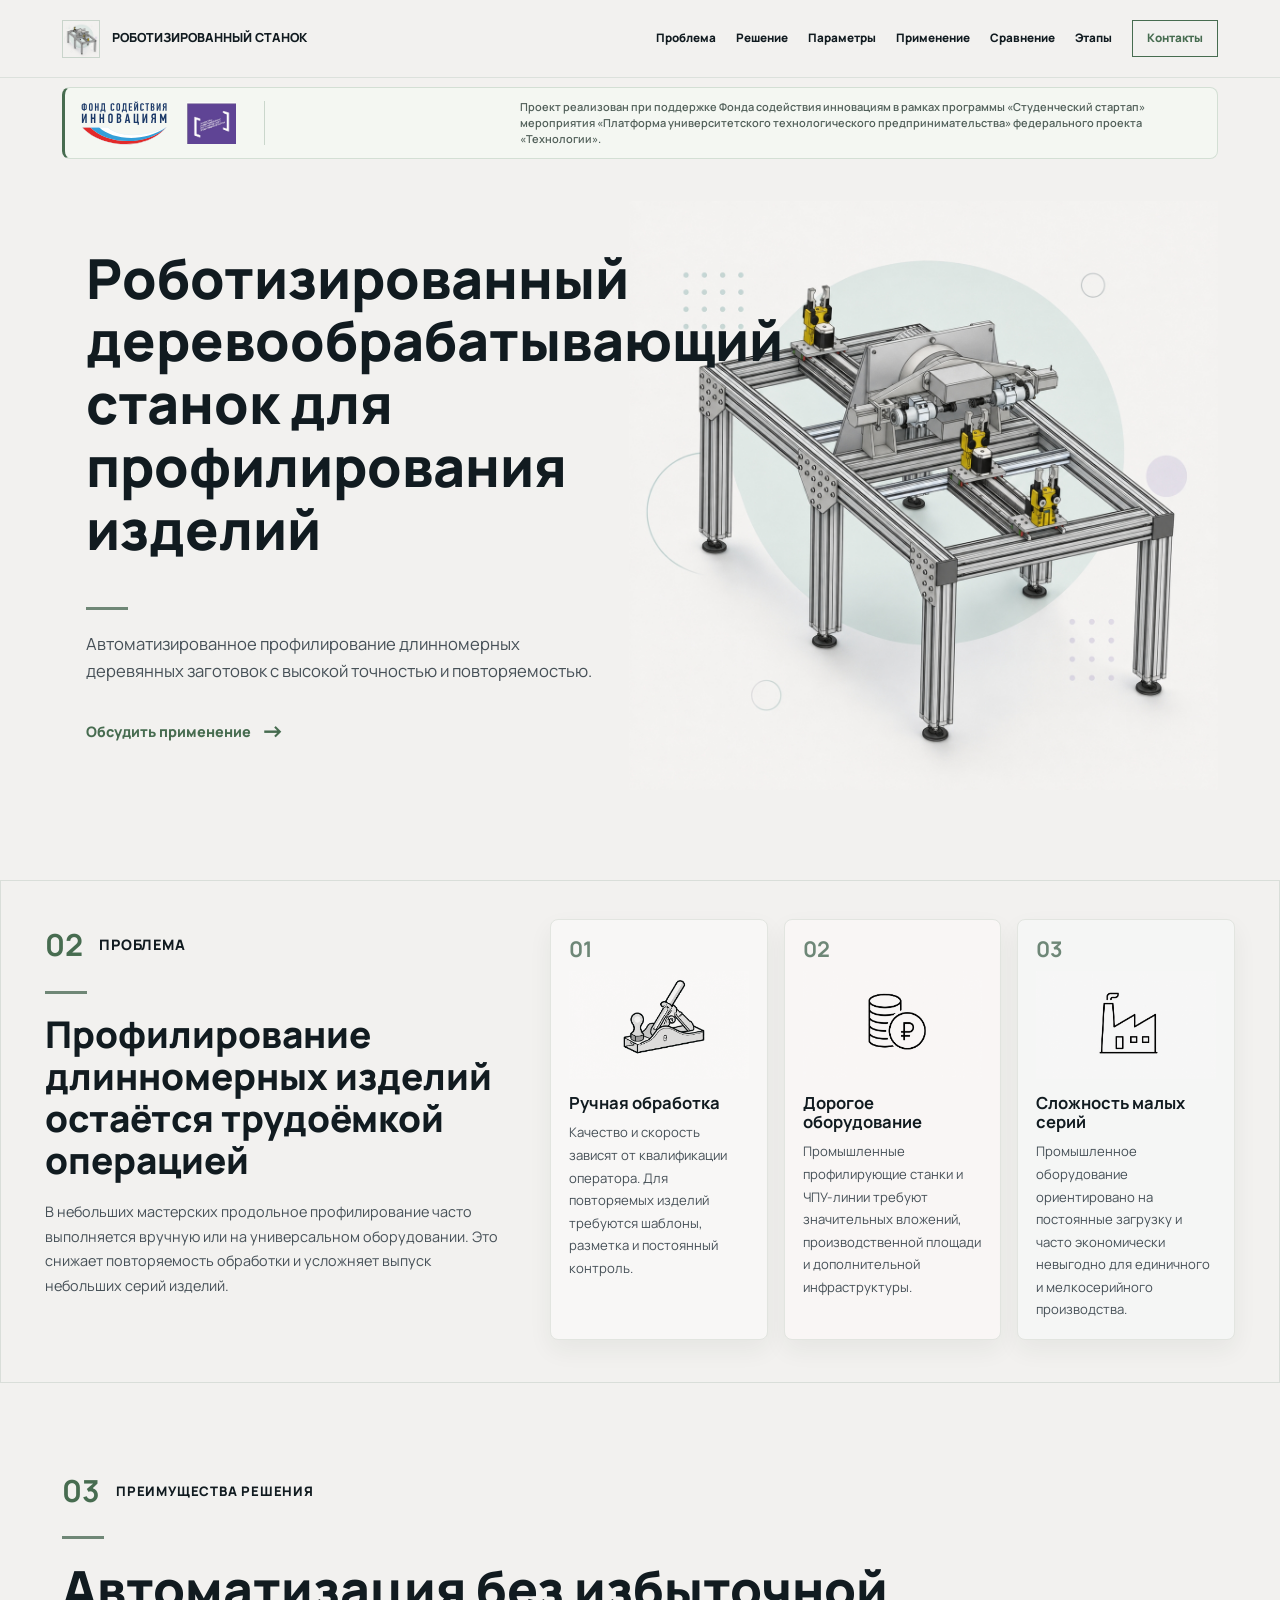
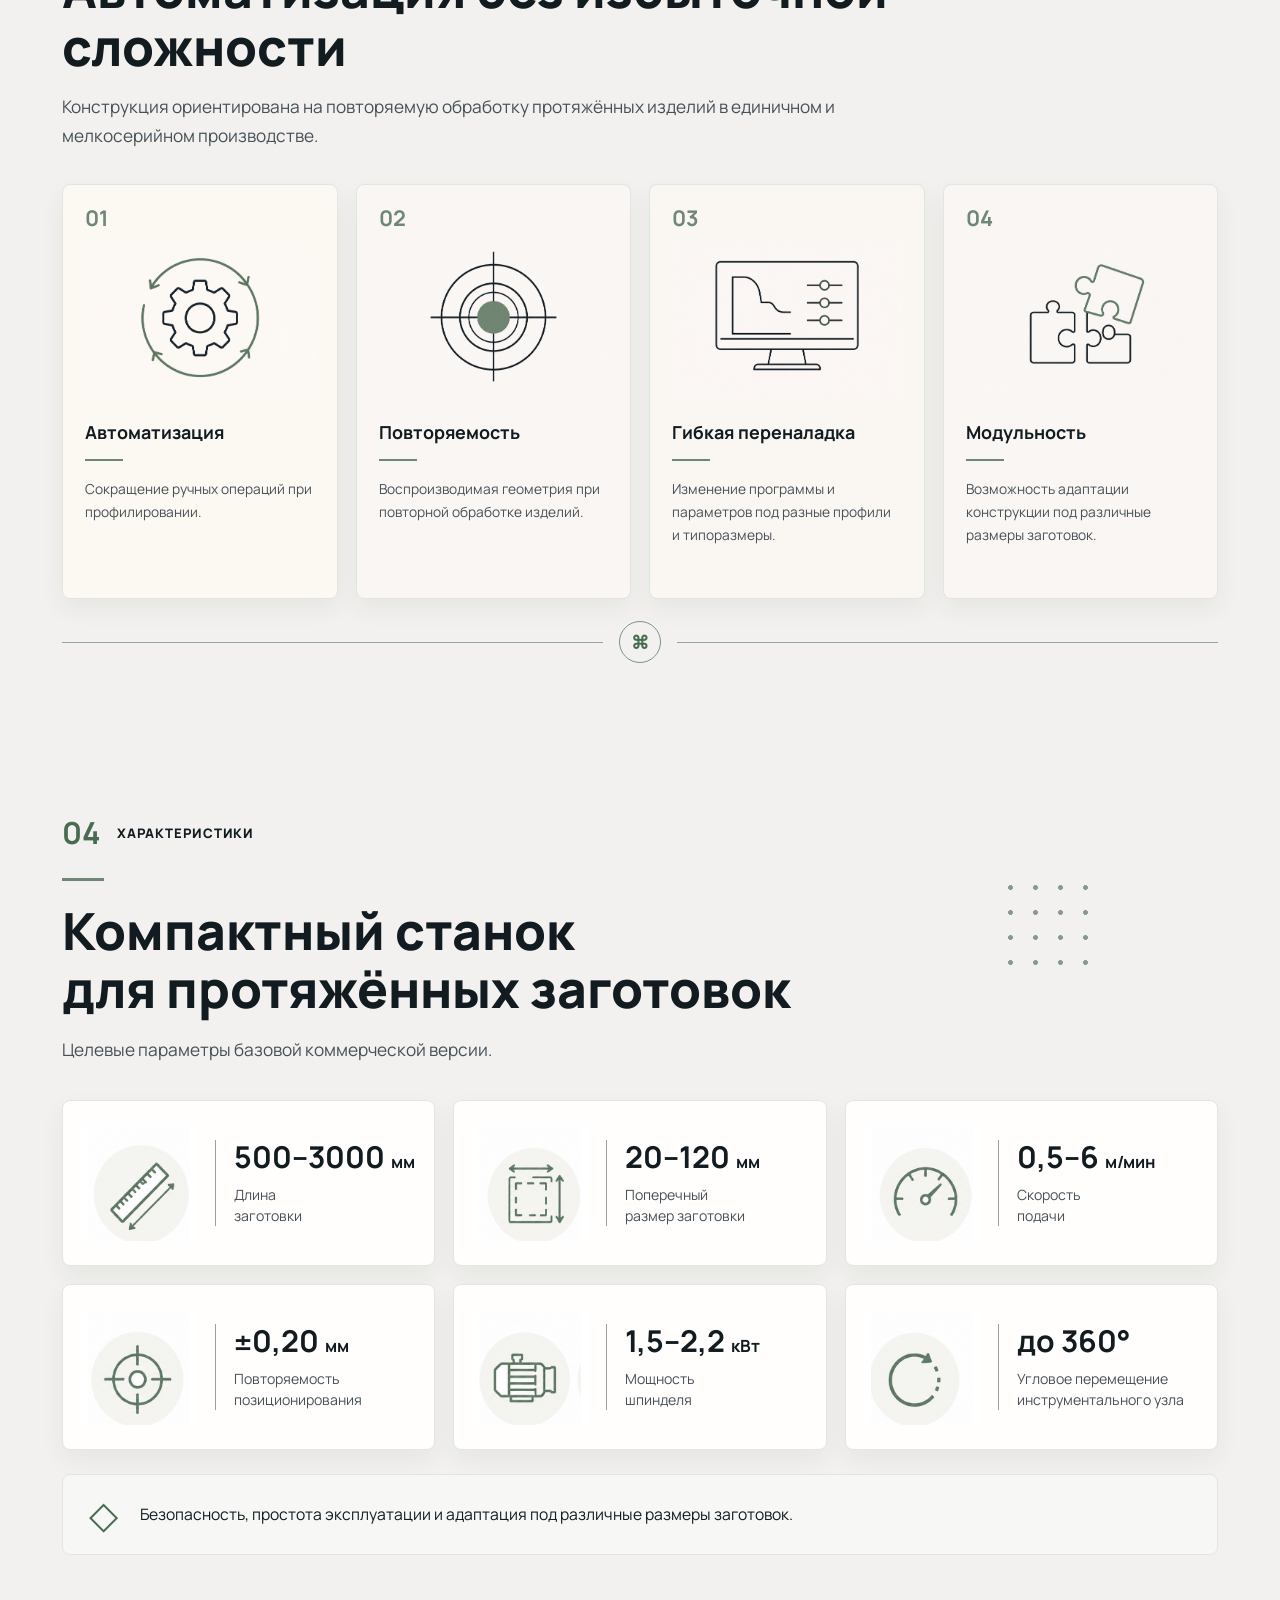
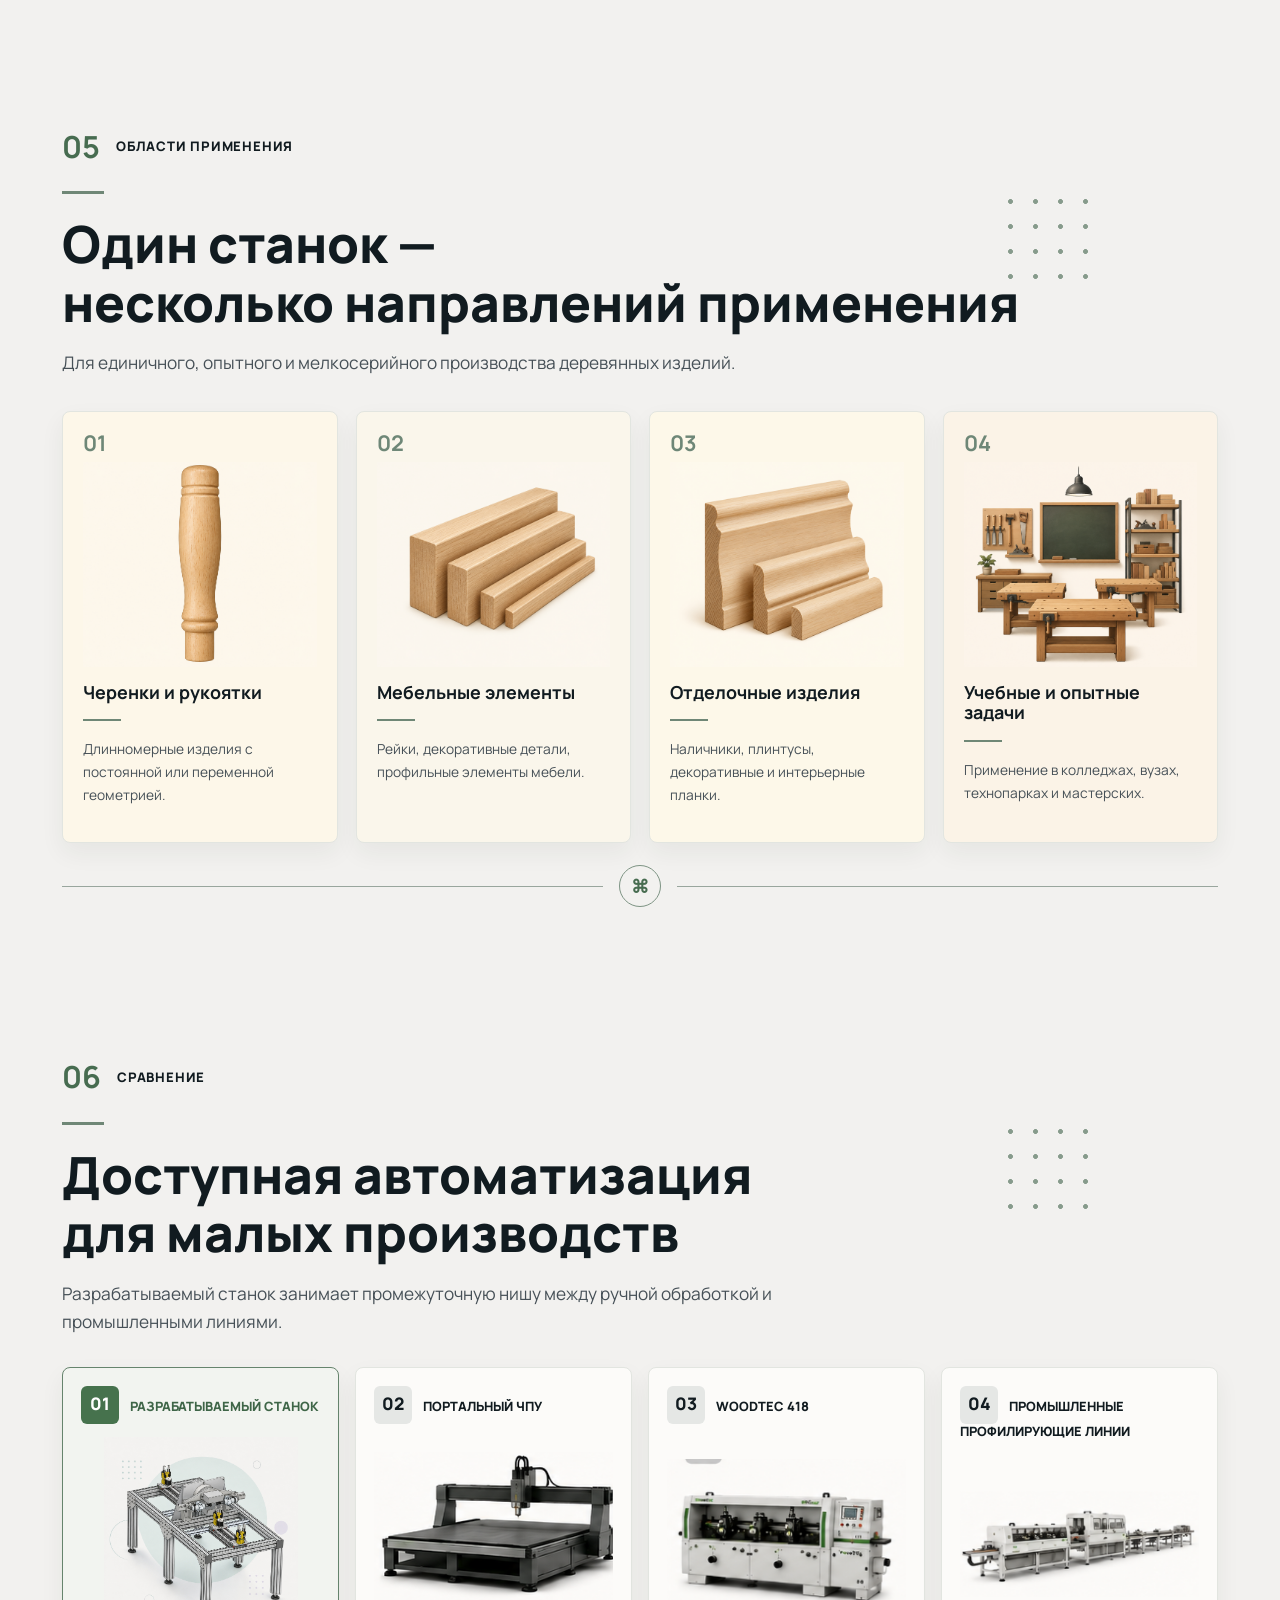
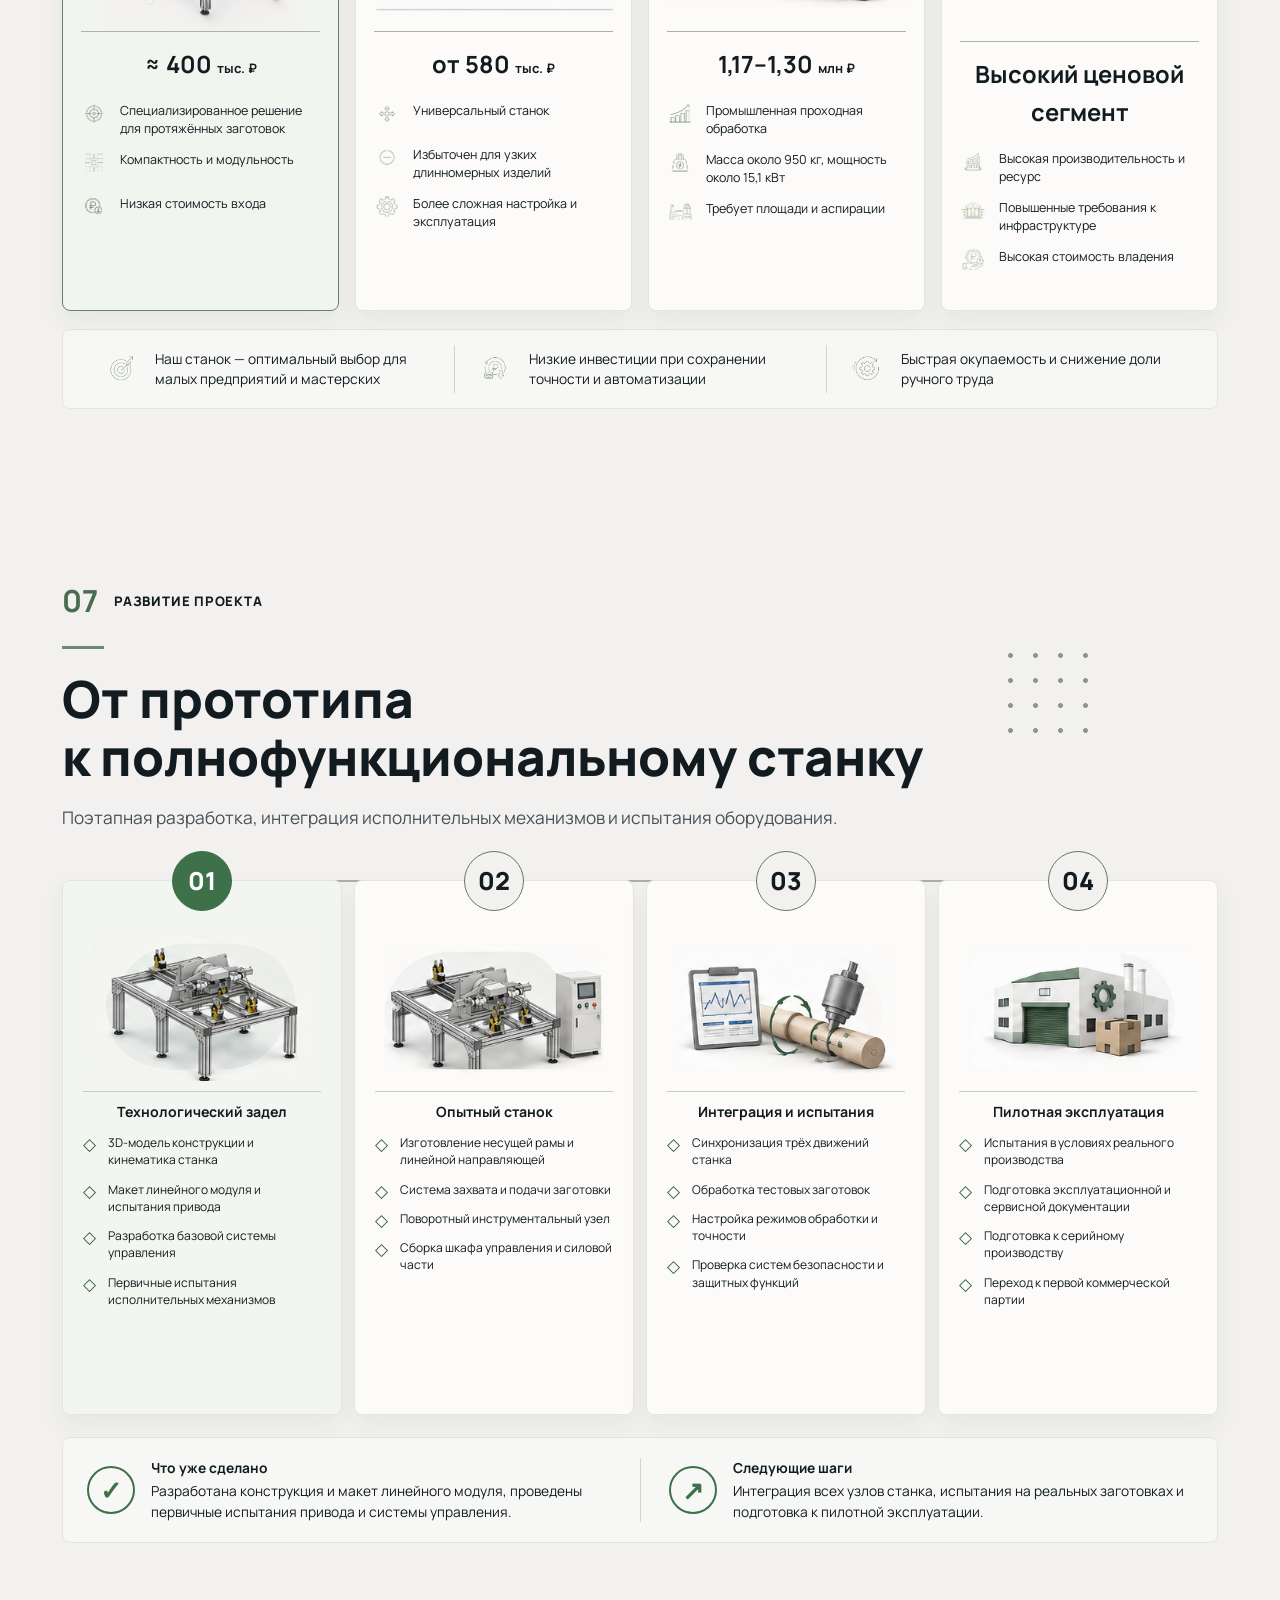
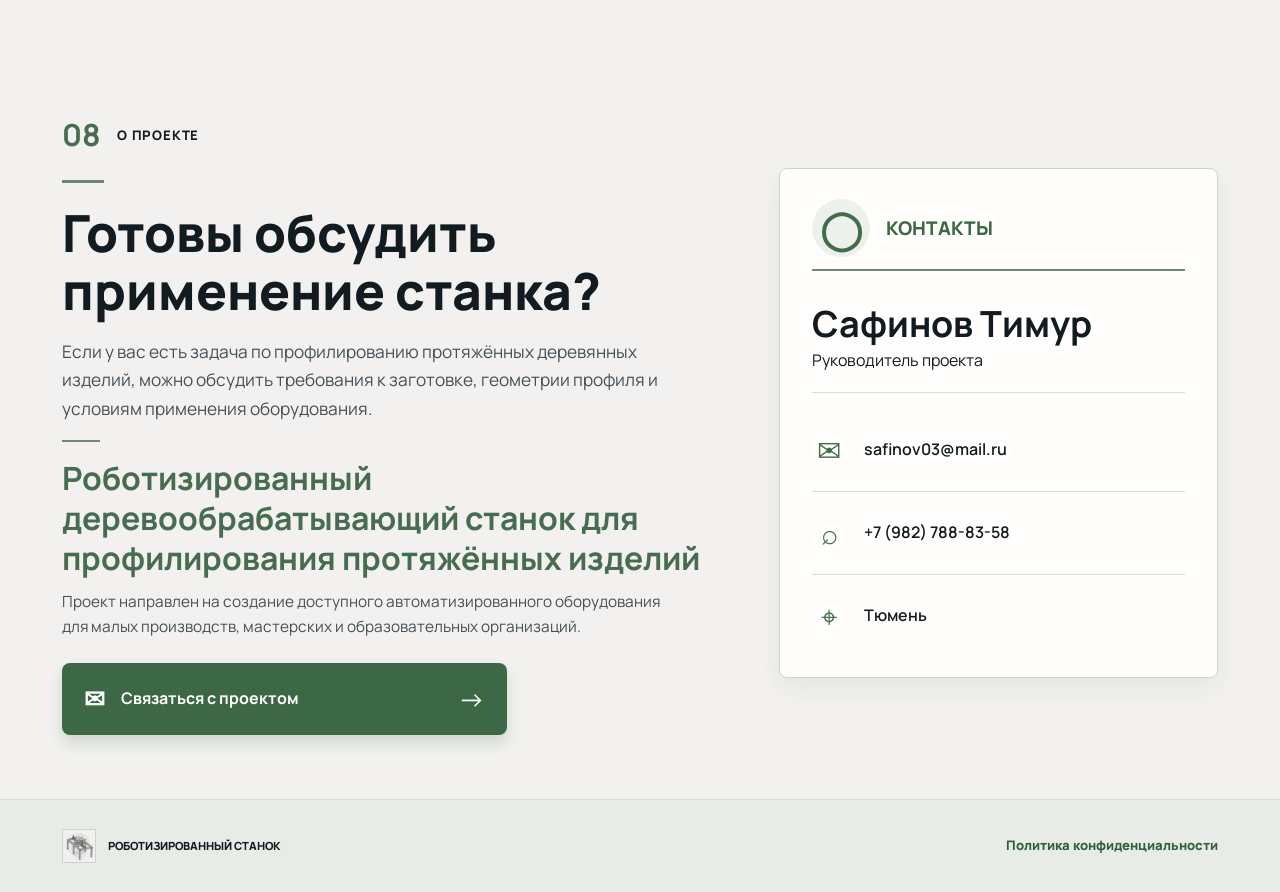
==== commit 37cfd0e1: "Add privacy policy page" ====
--- a/index.html
+++ b/index.html
@@ -108,7 +108,7 @@
 
       <section class="section" id="advantages">
         <div class="section-heading">
-          <p class="eyebrow"><span>04</span> ПРЕИМУЩЕСТВА РЕШЕНИЯ</p>
+          <p class="eyebrow"><span>03</span> ПРЕИМУЩЕСТВА РЕШЕНИЯ</p>
           <div class="section-rule"></div>
           <h2>Автоматизация без избыточной сложности</h2>
           <p class="lead">Конструкция ориентирована на повторяемую обработку протяжённых изделий в единичном и мелкосерийном производстве.</p>
@@ -148,7 +148,7 @@
 
       <section class="section specifications" id="specifications">
         <div class="section-heading heading-with-dots">
-          <p class="eyebrow"><span>05</span> ХАРАКТЕРИСТИКИ</p>
+          <p class="eyebrow"><span>04</span> ХАРАКТЕРИСТИКИ</p>
           <div class="section-rule"></div>
           <h2>Компактный станок<br />для протяжённых заготовок</h2>
           <p class="lead">Целевые параметры базовой коммерческой версии.</p>
@@ -185,7 +185,7 @@
 
       <section class="section applications" id="applications">
         <div class="section-heading heading-with-dots">
-          <p class="eyebrow"><span>06</span> ОБЛАСТИ ПРИМЕНЕНИЯ</p>
+          <p class="eyebrow"><span>05</span> ОБЛАСТИ ПРИМЕНЕНИЯ</p>
           <div class="section-rule"></div>
           <h2>Один станок —<br />несколько направлений применения</h2>
           <p class="lead">Для единичного, опытного и мелкосерийного производства деревянных изделий.</p>
@@ -222,7 +222,7 @@
 
       <section class="section comparison" id="comparison">
         <div class="section-heading heading-with-dots">
-          <p class="eyebrow"><span>07</span> СРАВНЕНИЕ</p>
+          <p class="eyebrow"><span>06</span> СРАВНЕНИЕ</p>
           <div class="section-rule"></div>
           <h2>Доступная автоматизация<br />для малых производств</h2>
           <p class="lead">Разрабатываемый станок занимает промежуточную нишу между ручной обработкой и промышленными линиями.</p>
@@ -279,7 +279,7 @@
 
       <section class="section development" id="development">
         <div class="section-heading heading-with-dots">
-          <p class="eyebrow"><span>08</span> РАЗВИТИЕ ПРОЕКТА</p>
+          <p class="eyebrow"><span>07</span> РАЗВИТИЕ ПРОЕКТА</p>
           <div class="section-rule"></div>
           <h2>От прототипа<br />к полнофункциональному станку</h2>
           <p class="lead">Поэтапная разработка, интеграция исполнительных механизмов и испытания оборудования.</p>
@@ -319,7 +319,7 @@
 
       <section class="section contacts" id="contacts">
         <div class="contact-copy">
-          <p class="eyebrow"><span>09</span> О ПРОЕКТЕ</p>
+          <p class="eyebrow"><span>08</span> О ПРОЕКТЕ</p>
           <div class="section-rule"></div>
           <h2>Готовы обсудить<br />применение станка?</h2>
           <p class="lead">Если у вас есть задача по профилированию протяжённых деревянных изделий, можно обсудить требования к заготовке, геометрии профиля и условиям применения оборудования.</p>
@@ -341,6 +341,16 @@
       </section>
     </main>
 
+    <footer class="site-footer">
+      <div class="site-footer-inner">
+        <a class="brand" href="#top">
+          <span class="brand-mark"><img src="assets/machine-hero-v01.png" alt="" /></span>
+          <span>Роботизированный станок</span>
+        </a>
+        <a class="footer-policy" href="privacy.html">Политика конфиденциальности</a>
+      </div>
+    </footer>
+
     <script src="script.js"></script>
   </body>
 </html>
--- a/styles.css
+++ b/styles.css
@@ -152,7 +152,7 @@
 .timeline-card.completed { background: #f3f5f0; }
 .timeline-number { position: absolute; top: -30px; left: 50%; z-index: 1; display: grid; width: 60px; height: 60px; place-items: center; border: 1px solid #66756d; border-radius: 50%; background: var(--paper); font-size: 1.55rem; font-weight: 800; transform: translateX(-50%); }
 .completed .timeline-number { border-color: #3e7049; background: #3e7049; color: #fff; }
-.timeline-image { display: block; width: 100%; height: 165px; margin-top: 8px; object-fit: contain; object-position: center; }
+.timeline-image { display: block; width: min(100%, 220px); height: 165px; margin: 8px auto 0; object-fit: contain; object-position: center; }
 .timeline-card h3 { padding-top: 12px; border-top: 1px solid #c6cdc7; text-align: center; font-size: 0.88rem; }
 .timeline-card ul { margin-top: 14px; }
 .timeline-card li { position: relative; margin-bottom: 12px; padding-left: 25px; font-size: 0.75rem; line-height: 1.44; }
@@ -181,6 +181,26 @@
 .contact-card dd { margin: 0; font-size: 1rem; font-weight: 600; overflow-wrap: anywhere; }
 .contact-card dd a:hover { color: var(--green); }
 
+.site-footer { border-top: 1px solid #d8ddd8; background: #e8ece7; }
+.site-footer-inner { display: flex; width: min(1440px, 100%); min-height: 92px; align-items: center; justify-content: space-between; gap: 24px; margin: 0 auto; padding: 20px 62px; }
+.site-footer .brand { font-size: 0.7rem; }
+.site-footer .brand-mark { width: 34px; height: 34px; }
+.footer-policy, .policy-home { color: #315f3e; font-size: 0.82rem; font-weight: 800; }
+.footer-policy:hover, .footer-policy:focus-visible, .policy-home:hover, .policy-home:focus-visible { text-decoration: underline; text-underline-offset: 4px; }
+
+.policy-main { width: min(1440px, 100%); min-height: calc(100vh - 170px); margin: 0 auto; padding: 76px 62px 96px; }
+.policy-content { max-width: 860px; }
+.policy-back { display: inline-flex; gap: 9px; margin-bottom: 56px; color: #315f3e; font-size: 0.86rem; font-weight: 800; }
+.policy-back span { font-size: 1.2rem; line-height: 0.9; }
+.policy-content .eyebrow { margin-bottom: 16px; }
+.policy-content h1 { max-width: 760px; margin-bottom: 14px; font-size: 3.3rem; }
+.policy-date { margin-bottom: 52px; color: #66716b; font-size: 0.92rem; }
+.policy-section { padding: 26px 0 28px; border-top: 1px solid #cfd6cf; }
+.policy-section:last-child { border-bottom: 1px solid #cfd6cf; }
+.policy-section h2 { margin-bottom: 11px; font-size: 1.45rem; }
+.policy-section p { max-width: 780px; margin-bottom: 0; font-size: 0.98rem; line-height: 1.7; }
+.policy-section a { color: #315f3e; font-weight: 700; }
+
 @media (min-width: 1480px) {
   h1 { font-size: 4.05rem; }
   h2 { font-size: 3.75rem; }
@@ -190,7 +210,7 @@
 }
 
 @media (max-width: 1180px) {
-  .site-header, .section, .funding-wrap { padding-right: 34px; padding-left: 34px; }
+  .site-header, .section, .funding-wrap, .site-footer-inner, .policy-main { padding-right: 34px; padding-left: 34px; }
   .site-nav { gap: 14px; font-size: 0.69rem; }
   .hero { grid-template-columns: minmax(0, 0.9fr) minmax(0, 1.1fr); min-height: 530px; }
   .hero h1 { font-size: 3rem; }
@@ -286,6 +306,14 @@
   .contact-label span { width: 52px; height: 52px; font-size: 2.1rem; }
   .contact-card h3 { margin-top: 28px; font-size: 2rem; }
   .contact-card dd { font-size: 0.95rem; }
+  .site-footer-inner { min-height: 0; flex-direction: column; align-items: flex-start; gap: 16px; padding: 24px 20px; }
+  .policy-main { min-height: auto; padding: 48px 20px 64px; }
+  .policy-back { margin-bottom: 42px; }
+  .policy-content h1 { font-size: 2.3rem; }
+  .policy-date { margin-bottom: 38px; }
+  .policy-section { padding: 22px 0; }
+  .policy-section h2 { font-size: 1.27rem; }
+  .policy-section p { font-size: 0.92rem; }
 }
 
 @media (max-width: 430px) {
@@ -299,6 +327,7 @@
   .spec-card b { font-size: 1.5rem; }
   .spec-card p { font-size: 0.84rem; }
   .contact-button { font-size: 0.94rem; }
+  .policy-content h1 { font-size: 2.05rem; }
 }
 
 @media (max-width: 360px) {
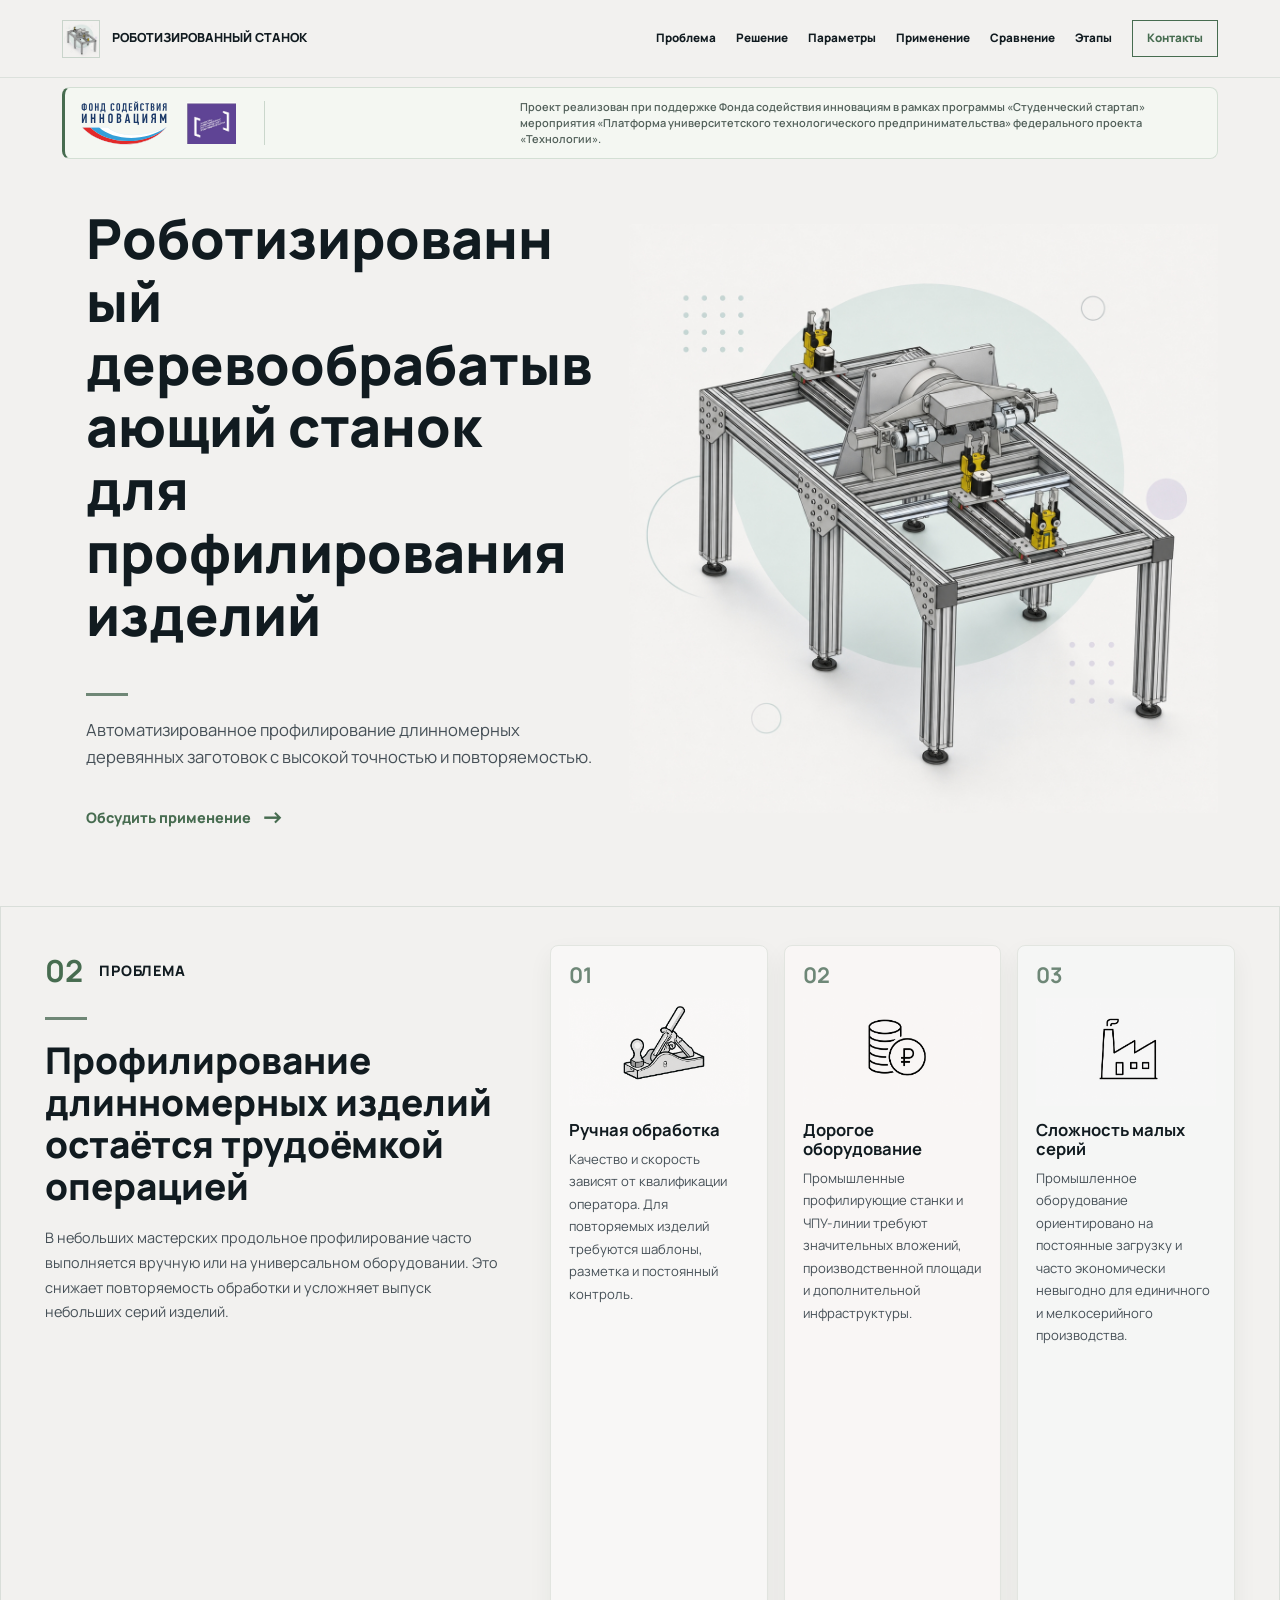
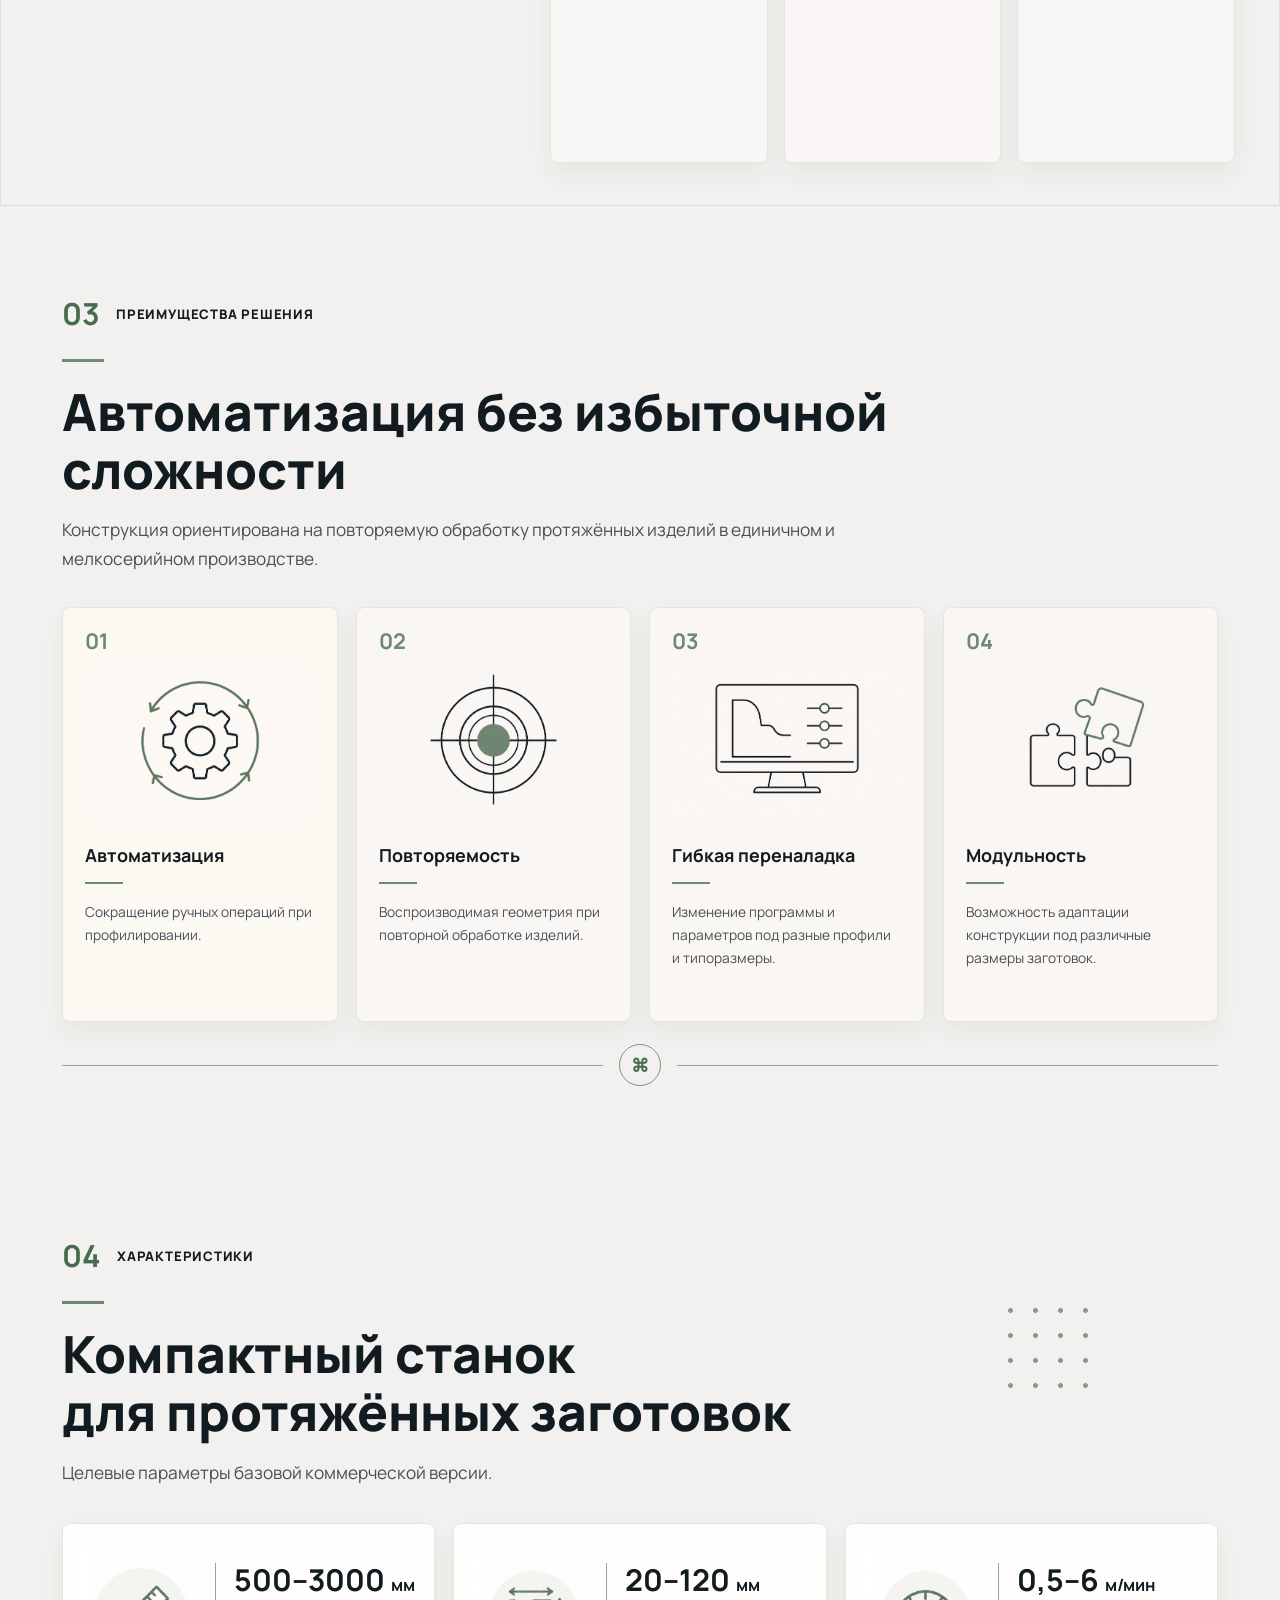
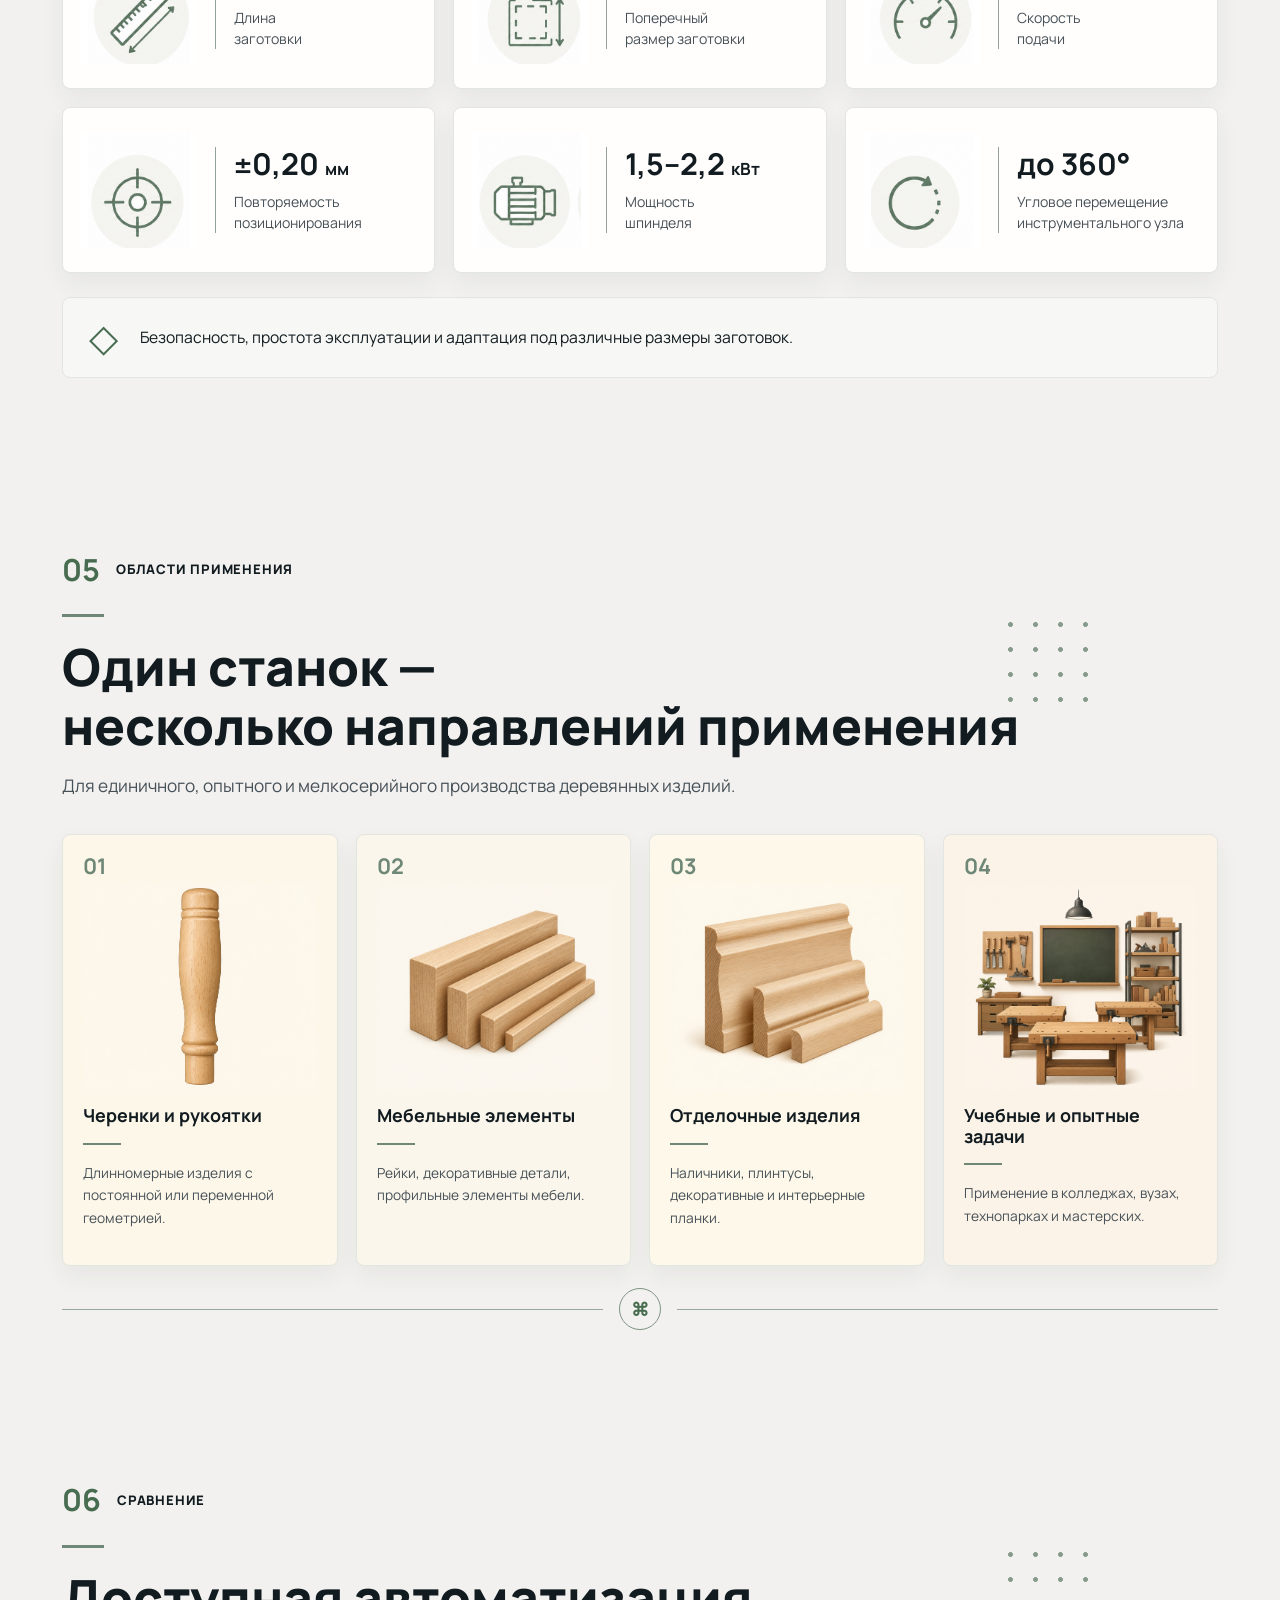
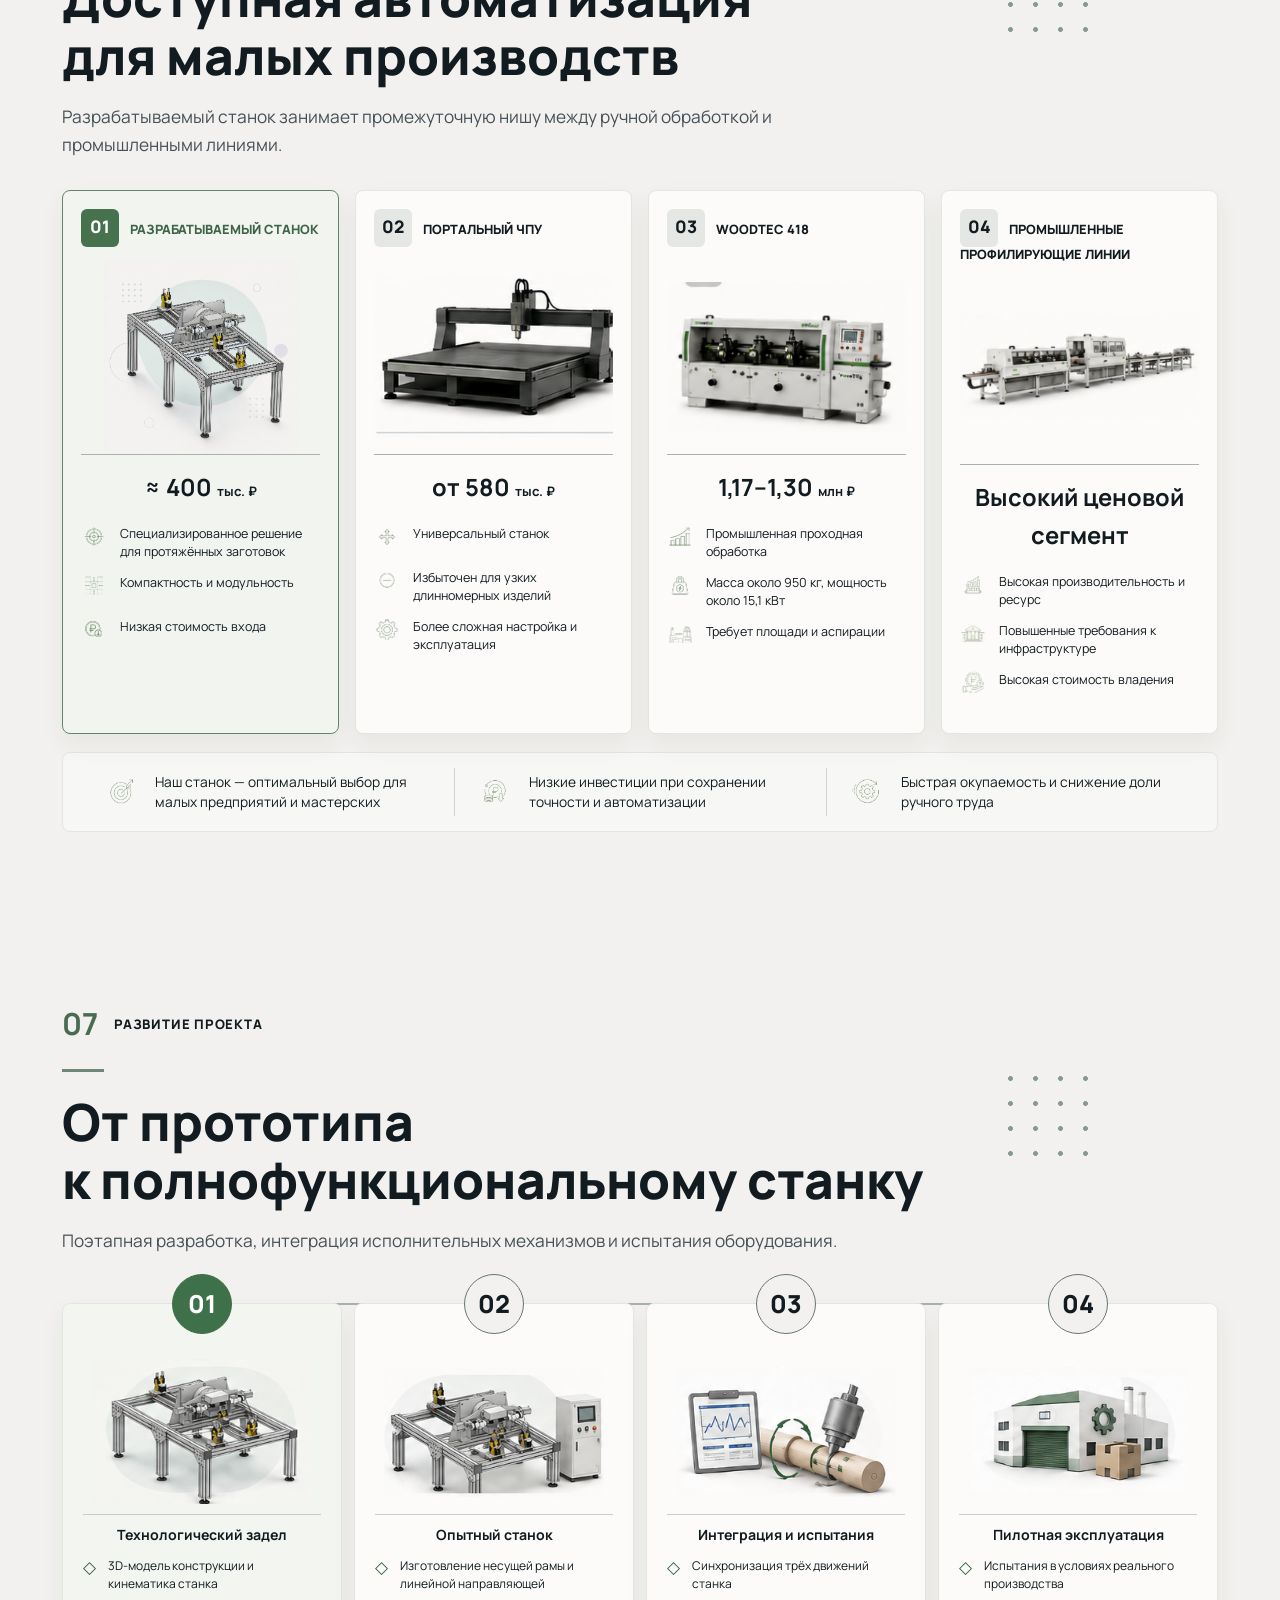
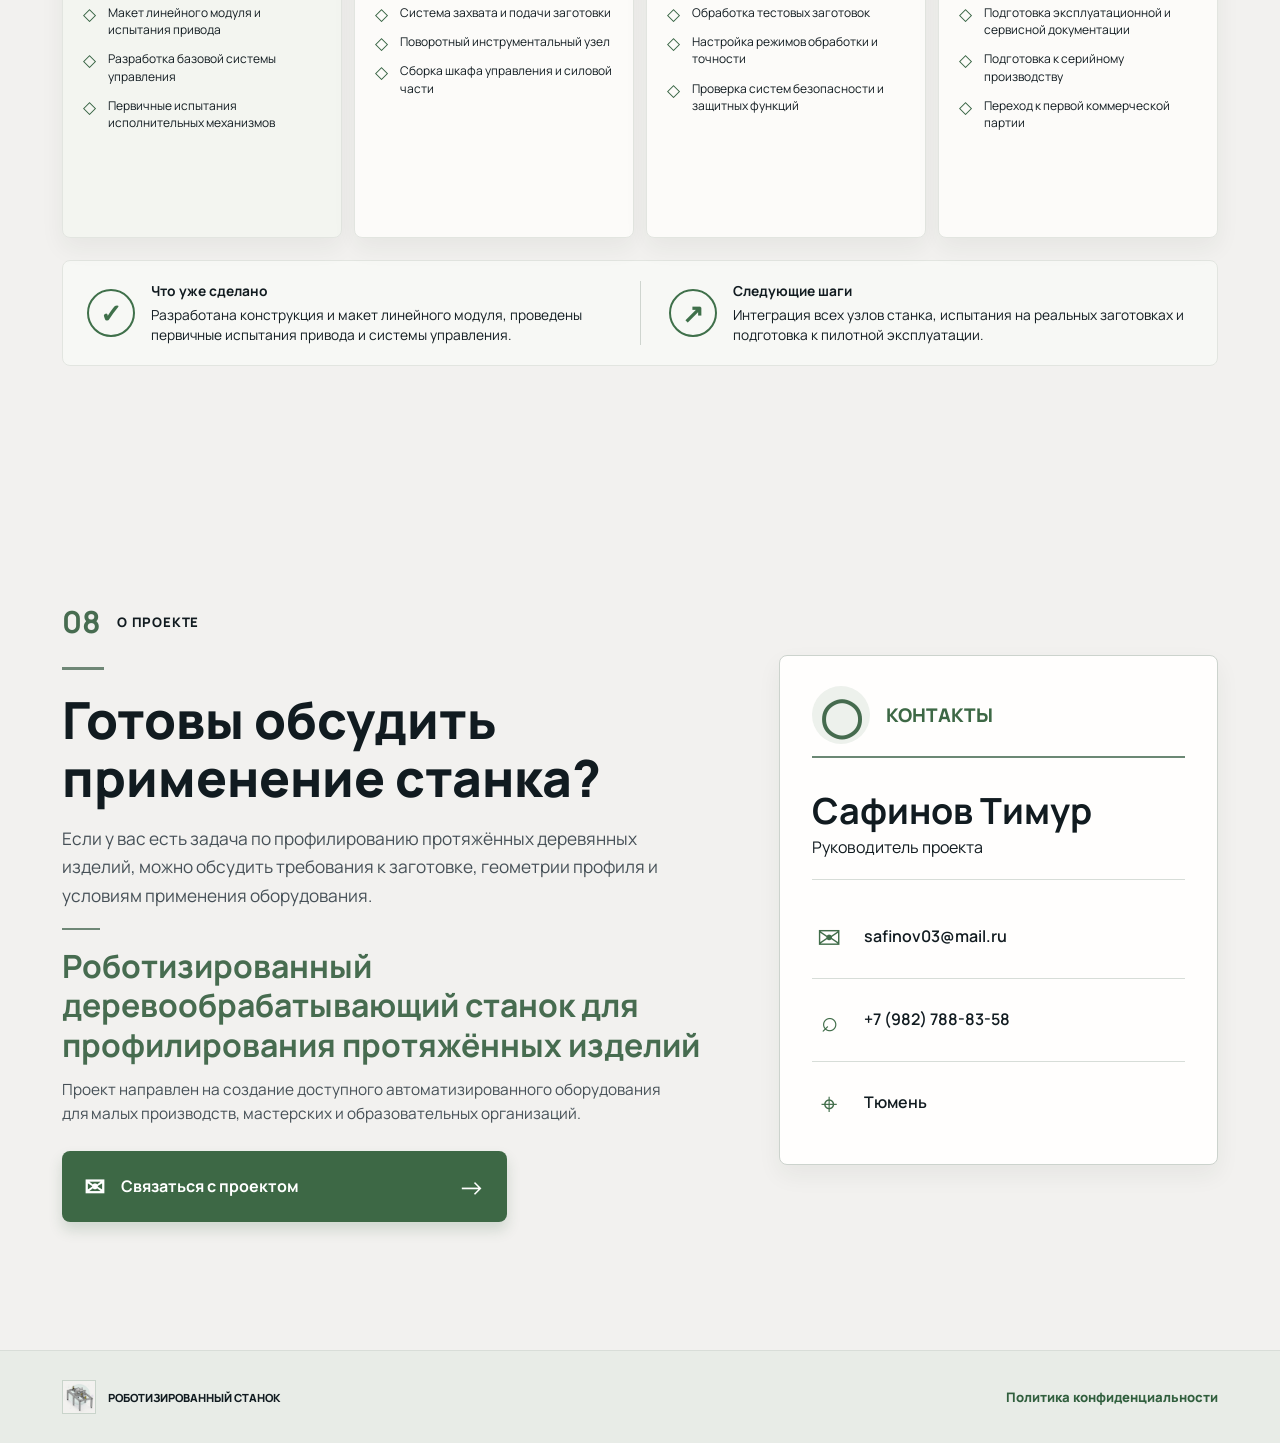
==== commit dfb533ce: "Improve hero layout and screen scrolling" ====
--- a/index.html
+++ b/index.html
@@ -1,5 +1,5 @@
 <!doctype html>
-<html lang="ru">
+<html class="landing-page" lang="ru">
   <head>
     <meta charset="UTF-8" />
     <meta name="viewport" content="width=device-width, initial-scale=1.0" />
@@ -38,38 +38,39 @@
       </nav>
     </header>
 
-    <div class="funding-wrap" id="top">
-      <div class="funding-strip">
-        <div class="support-logos">
-          <img class="fasie-logo" src="assets/fasie.svg" alt="Фонд содействия инновациям" />
-          <img class="platform-logo" src="assets/platform-univertechpred.png" alt="Платформа университетского технологического предпринимательства" />
-        </div>
-        <p>
-          Проект реализован при поддержке Фонда содействия инновациям в рамках программы
-          «Студенческий стартап» мероприятия «Платформа университетского технологического
-          предпринимательства» федерального проекта «Технологии».
-        </p>
-      </div>
-    </div>
-
     <main>
-      <section class="hero section">
-        <div class="hero-copy">
-          <p class="eyebrow"><span>01</span> ПРОЕКТ</p>
-          <h1>Роботизированный деревообрабатывающий станок для профилирования изделий</h1>
-          <div class="section-rule"></div>
-          <p class="lead">
-            Автоматизированное профилирование длинномерных деревянных заготовок с высокой
-            точностью и повторяемостью.
-          </p>
-          <a class="text-link" href="#contacts">Обсудить применение <span aria-hidden="true">→</span></a>
-        </div>
-        <div class="hero-visual">
-          <img
-            class="hero-machine-image"
-            src="assets/machine-hero-v01.png"
-            alt="Роботизированный деревообрабатывающий станок"
-          />
+      <section class="hero section" id="top">
+        <div class="funding-wrap">
+          <div class="funding-strip">
+            <div class="support-logos">
+              <img class="fasie-logo" src="assets/fasie.svg" alt="Фонд содействия инновациям" />
+              <img class="platform-logo" src="assets/platform-univertechpred.png" alt="Платформа университетского технологического предпринимательства" />
+            </div>
+            <p>
+              Проект реализован при поддержке Фонда содействия инновациям в рамках программы
+              «Студенческий стартап» мероприятия «Платформа университетского технологического
+              предпринимательства» федерального проекта «Технологии».
+            </p>
+          </div>
+        </div>
+        <div class="hero-grid">
+          <div class="hero-copy">
+            <p class="eyebrow"><span>01</span> ПРОЕКТ</p>
+            <h1>Роботизированный деревообрабатывающий станок для профилирования изделий</h1>
+            <div class="section-rule"></div>
+            <p class="lead">
+              Автоматизированное профилирование длинномерных деревянных заготовок с высокой
+              точностью и повторяемостью.
+            </p>
+            <a class="text-link" href="#contacts">Обсудить применение <span aria-hidden="true">→</span></a>
+          </div>
+          <div class="hero-visual">
+            <img
+              class="hero-machine-image"
+              src="assets/machine-hero-v01.png"
+              alt="Роботизированный деревообрабатывающий станок"
+            />
+          </div>
         </div>
       </section>
 
--- a/styles.css
+++ b/styles.css
@@ -1,4 +1,5 @@
 :root {
+  --header-height: 78px;
   --ink: #111b20;
   --muted: #465057;
   --green: #476c50;
@@ -28,7 +29,7 @@
 h3 { margin-bottom: 12px; font-size: 1.2rem; }
 p { color: var(--muted); }
 .sr-only { position: absolute; width: 1px; height: 1px; padding: 0; margin: -1px; overflow: hidden; clip: rect(0, 0, 0, 0); white-space: nowrap; border: 0; }
-.section[id], .funding-wrap { scroll-margin-top: 98px; }
+.section[id] { scroll-margin-top: 98px; }
 
 .site-header {
   position: sticky;
@@ -38,7 +39,7 @@
   align-items: center;
   justify-content: space-between;
   width: min(1440px, 100%);
-  height: 78px;
+  height: var(--header-height);
   margin: 0 auto;
   padding: 0 62px;
   border-bottom: 1px solid rgba(217, 222, 217, 0.85);
@@ -56,7 +57,7 @@
 .menu-button { display: none; border: 0; background: transparent; padding: 8px; }
 .menu-button span:not(.sr-only) { display: block; width: 25px; height: 2px; margin: 5px; background: var(--ink); }
 
-.funding-wrap { width: min(1440px, 100%); margin: 9px auto 0; padding: 0 62px; }
+.funding-wrap { width: 100%; margin: 9px auto 0; padding: 0 62px; }
 .funding-strip { display: grid; grid-template-columns: auto minmax(0, 680px); align-items: center; justify-content: space-between; gap: 24px; padding: 11px 17px 11px 14px; border: 1px solid #d3dfd4; border-left: 3px solid var(--green); border-radius: 8px; background: #f4f7f2; }
 .support-logos { display: flex; align-items: center; gap: 12px; padding-right: 22px; border-right: 1px solid #cad7cc; }
 .fasie-logo { display: block; width: 90px; background: transparent; }
@@ -64,9 +65,11 @@
 .funding-strip p { margin: 0; color: #52605a; font-size: 11px; font-weight: 600; line-height: 1.45; }
 
 .section { position: relative; width: min(1440px, 100%); margin: 0 auto; padding: 84px 62px; }
-.hero { display: grid; min-height: 574px; align-items: center; grid-template-columns: minmax(0, 0.95fr) minmax(0, 1.05fr); gap: 34px; padding-top: 42px; overflow: hidden; }
+.hero { display: flex; min-height: 574px; flex-direction: column; padding: 0; overflow: hidden; }
+.hero-grid { display: grid; min-height: 0; flex: 1; align-items: center; grid-template-columns: minmax(0, 0.95fr) minmax(0, 1.05fr); gap: 34px; padding: 42px 62px 64px; }
 .hero-copy { position: relative; z-index: 1; min-width: 0; padding-left: 24px; }
 .hero .eyebrow { display: none; }
+.hero h1 { overflow-wrap: anywhere; }
 .eyebrow { display: flex; align-items: center; gap: 16px; margin-bottom: 12px; font-size: 0.82rem; font-weight: 800; letter-spacing: 0.06em; color: var(--ink); }
 .eyebrow span { color: var(--green); font-size: 1.9rem; font-weight: 700; letter-spacing: 0; }
 .section-rule, .mini-rule { width: 42px; height: 3px; margin: 20px 0; background: #6f8776; }
@@ -210,10 +213,11 @@
 }
 
 @media (max-width: 1180px) {
-  .site-header, .section, .funding-wrap, .site-footer-inner, .policy-main { padding-right: 34px; padding-left: 34px; }
+  .site-header, .section, .funding-wrap, .hero-grid, .site-footer-inner, .policy-main { padding-right: 34px; padding-left: 34px; }
   .site-nav { gap: 14px; font-size: 0.69rem; }
-  .hero { grid-template-columns: minmax(0, 0.9fr) minmax(0, 1.1fr); min-height: 530px; }
-  .hero h1 { font-size: 3rem; }
+  .hero { min-height: 530px; }
+  .hero-grid { grid-template-columns: minmax(0, 1fr) minmax(0, 0.95fr); }
+  .hero h1 { font-size: 2.1rem; }
   .section-heading h2 { font-size: 2.9rem; }
   .section-panel { gap: 28px; padding: 34px; }
   .feature-grid, .application-grid { gap: 14px; }
@@ -238,6 +242,7 @@
 }
 
 @media (max-width: 1060px) {
+  :root { --header-height: 68px; }
   .site-header { height: 68px; padding: 0 28px; }
   .brand { font-size: 0.72rem; }
   .brand-mark { width: 34px; height: 34px; }
@@ -247,6 +252,22 @@
   .site-nav a { padding: 10px 0; }
   .site-nav .nav-contact { margin-top: 6px; padding: 10px 12px; text-align: center; }
   .section[id], .funding-wrap { scroll-margin-top: 88px; }
+}
+
+@media (min-width: 961px) {
+  html.landing-page { scroll-snap-type: y mandatory; scroll-padding-top: var(--header-height); }
+  html.landing-page .section { min-height: 100svh; scroll-snap-align: start; scroll-snap-stop: always; }
+  html.landing-page .hero { height: calc(100svh - var(--header-height)); min-height: calc(100svh - var(--header-height)); }
+  html.landing-page .section[id] { scroll-margin-top: 0; }
+}
+
+@media (min-width: 761px) and (max-width: 960px) {
+  .hero { min-height: auto; }
+  .hero-grid { grid-template-columns: 1fr; padding-top: 34px; }
+  .hero-copy { padding-left: 0; }
+  .hero h1 { max-width: 650px; font-size: 2.7rem; }
+  .hero-visual { min-height: 360px; }
+  .hero-machine-image { max-width: 520px; }
 }
 
 @media (max-width: 760px) {
@@ -259,7 +280,8 @@
   .support-logos { padding: 0 0 8px; border-right: 0; border-bottom: 1px solid #cad7cc; }
   .funding-strip p { font-size: 10px; }
   .section { padding: 64px 20px; }
-  .hero { min-height: auto; grid-template-columns: 1fr; gap: 10px; padding-top: 34px; }
+  .hero { min-height: auto; }
+  .hero-grid { grid-template-columns: 1fr; gap: 10px; padding: 34px 20px 48px; }
   .hero-copy { padding-left: 0; }
   .hero h1 { font-size: 2.08rem; overflow-wrap: anywhere; }
   h2, .section-heading h2, .contacts h2 { font-size: 2.12rem; overflow-wrap: break-word; }
